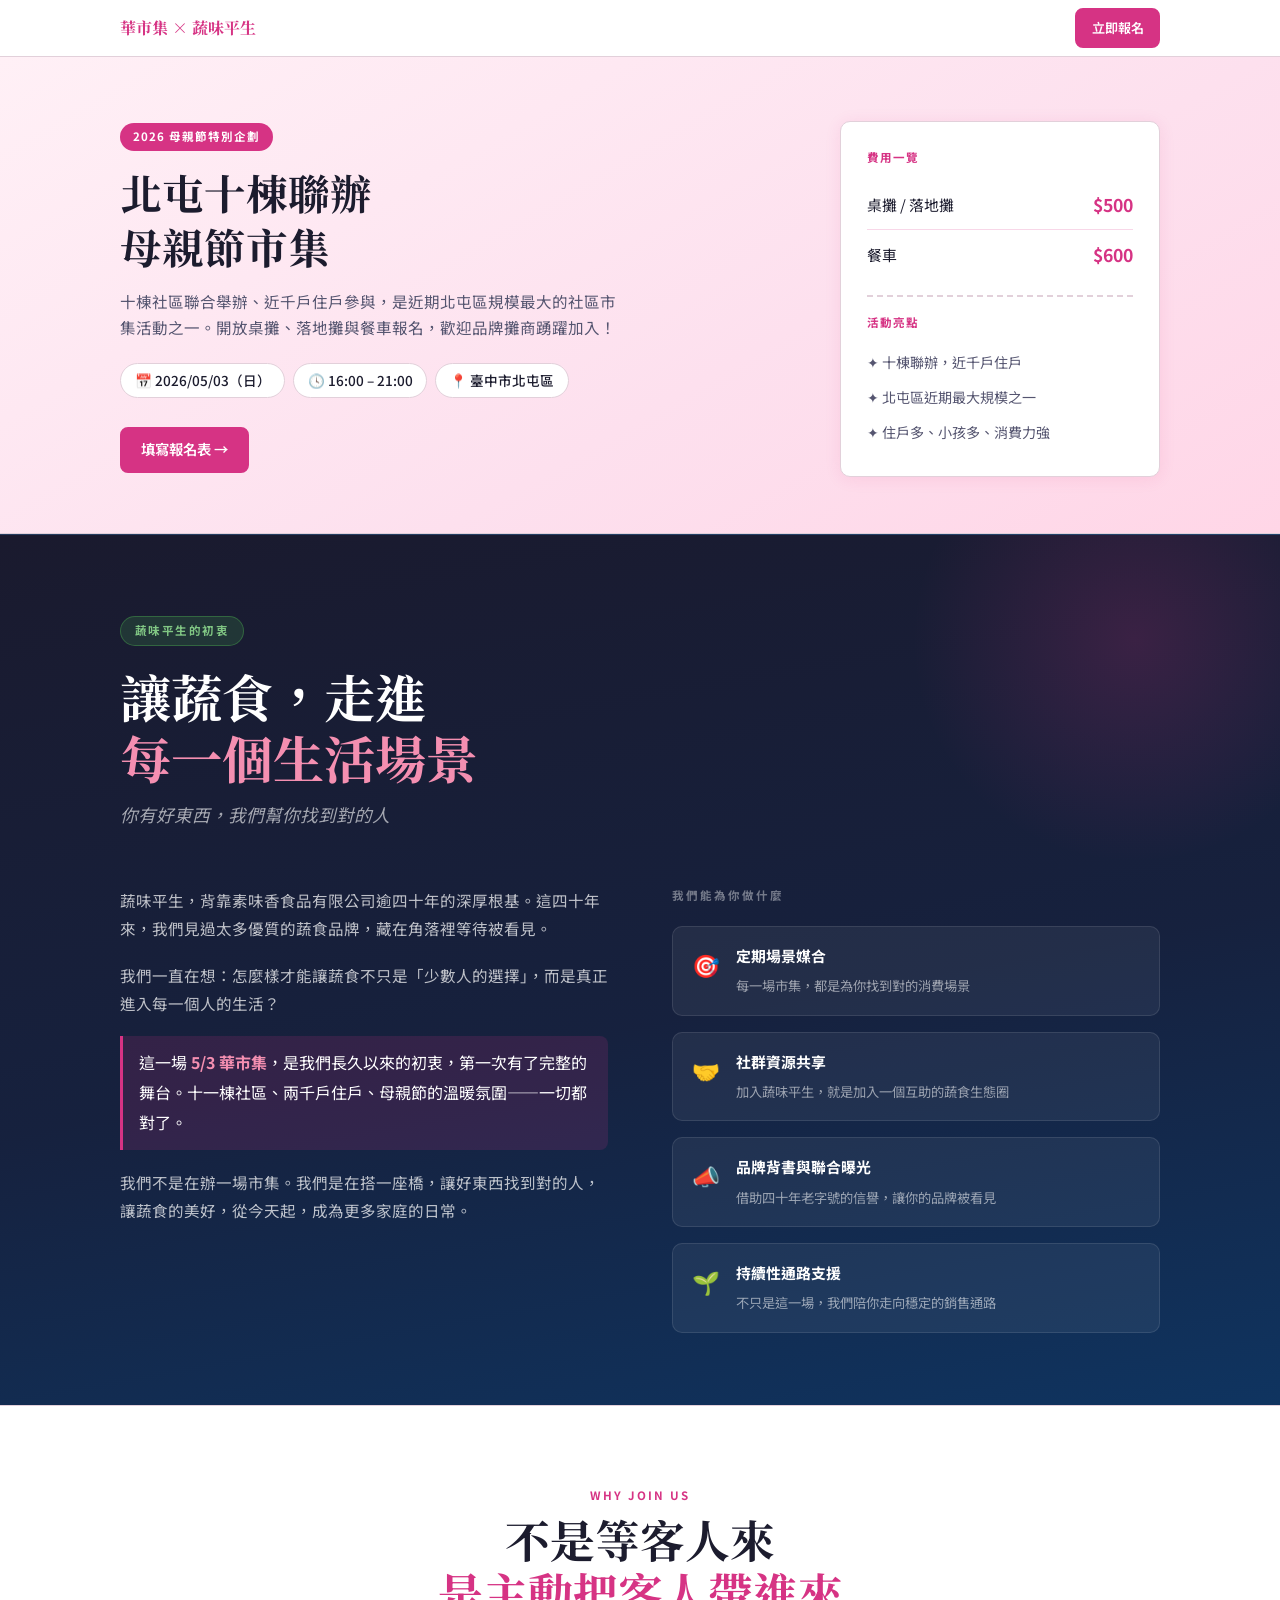
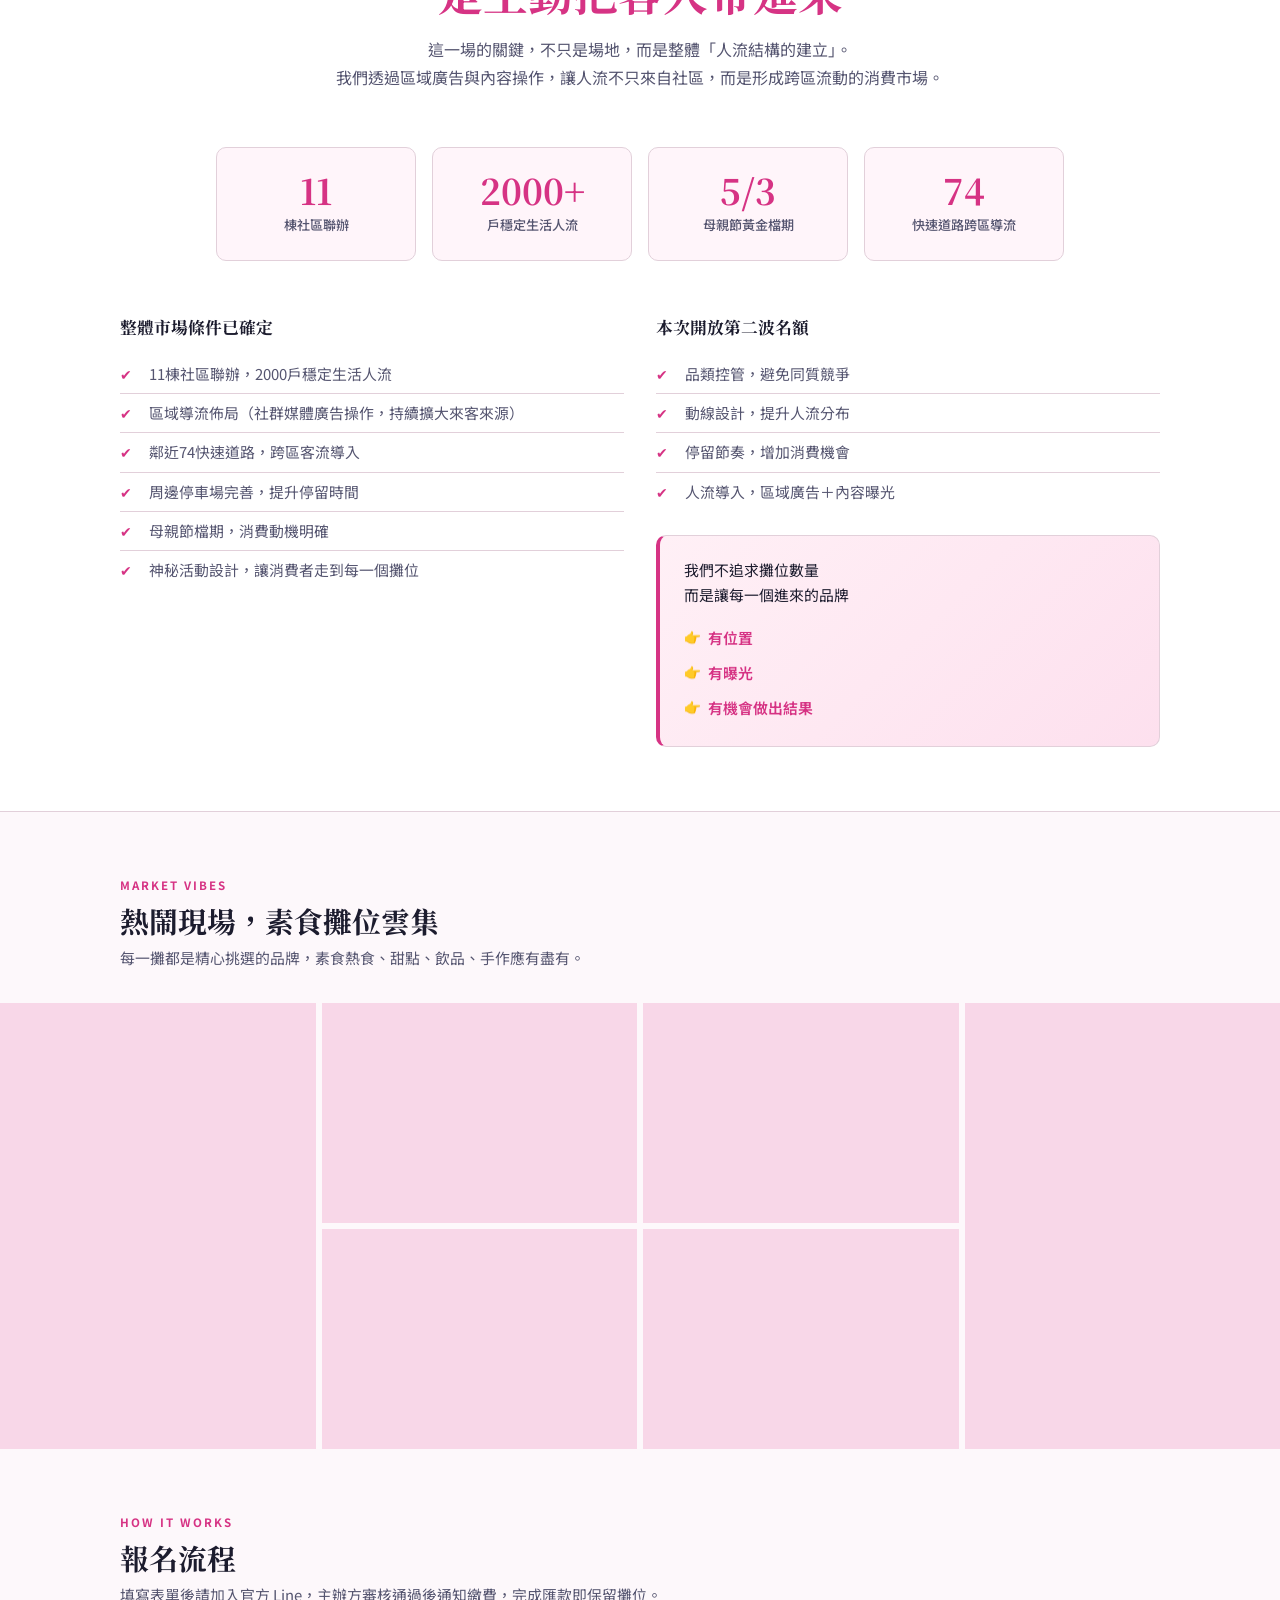
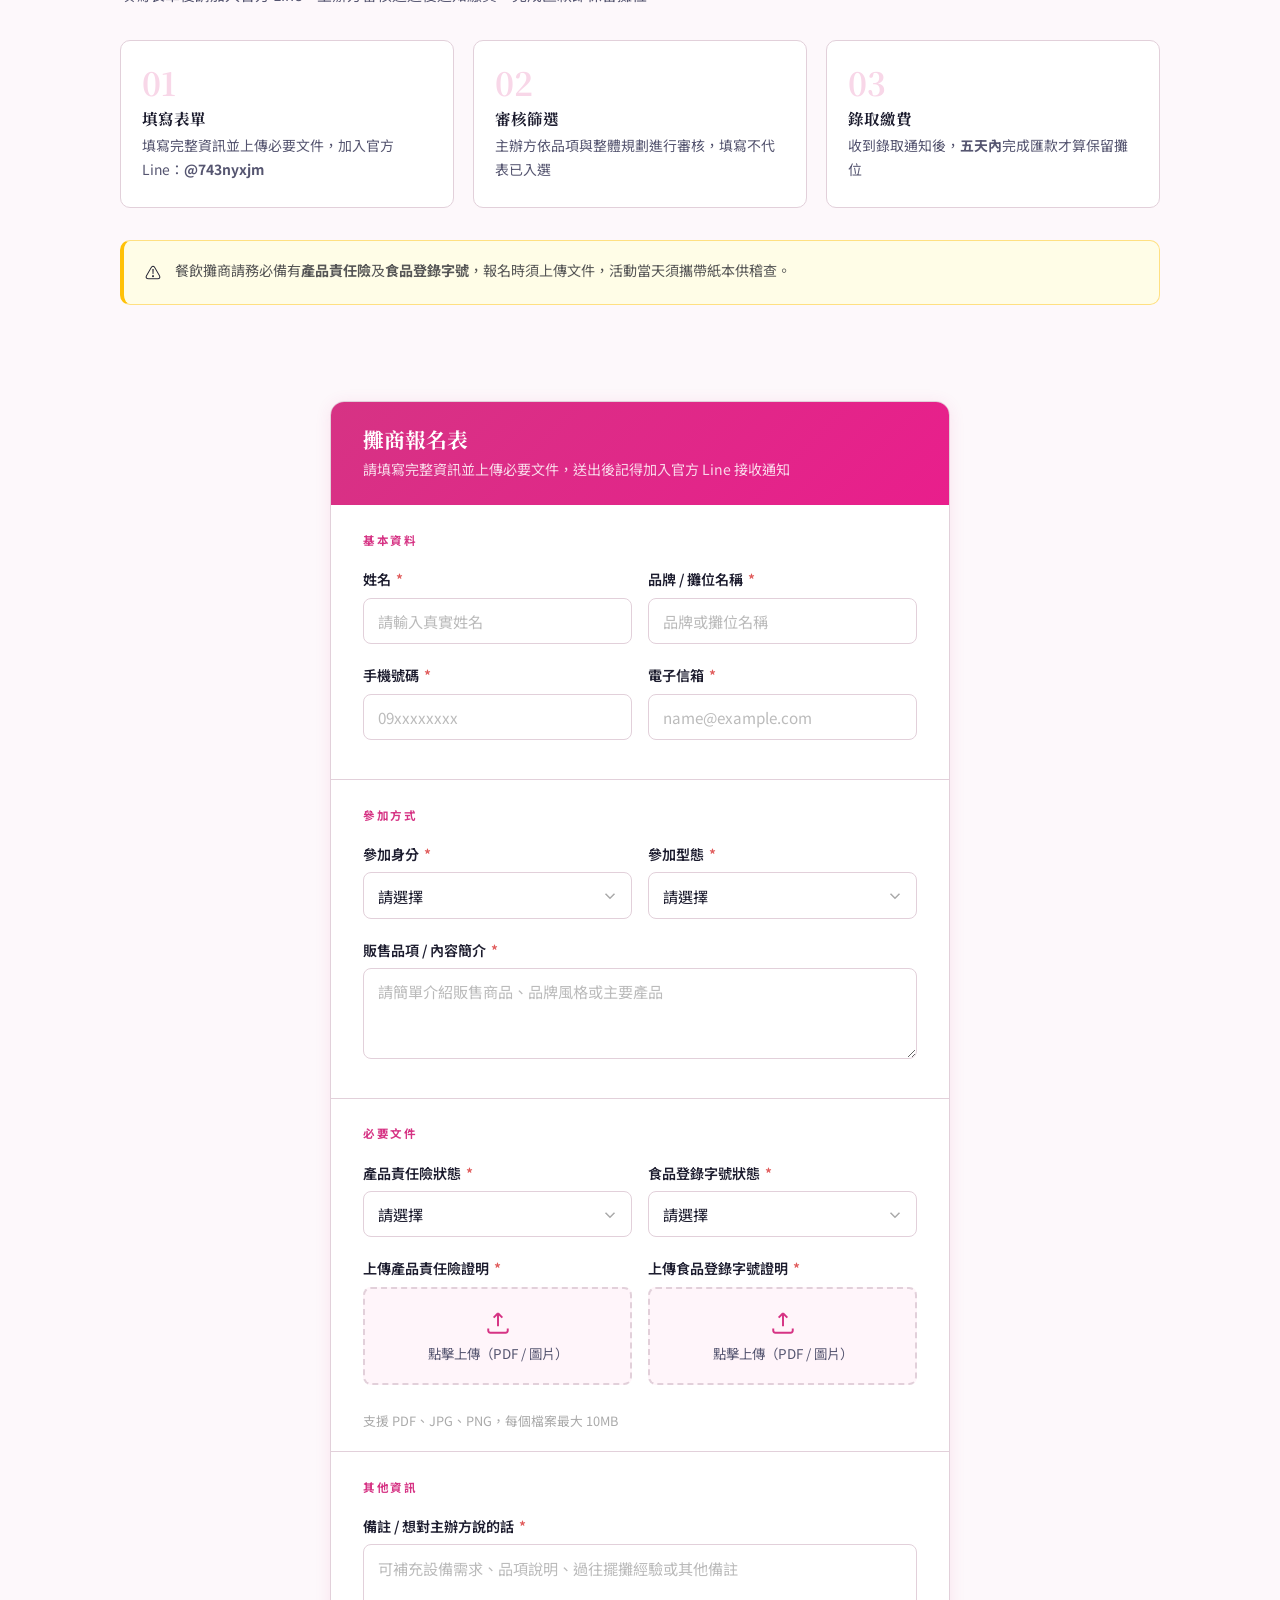
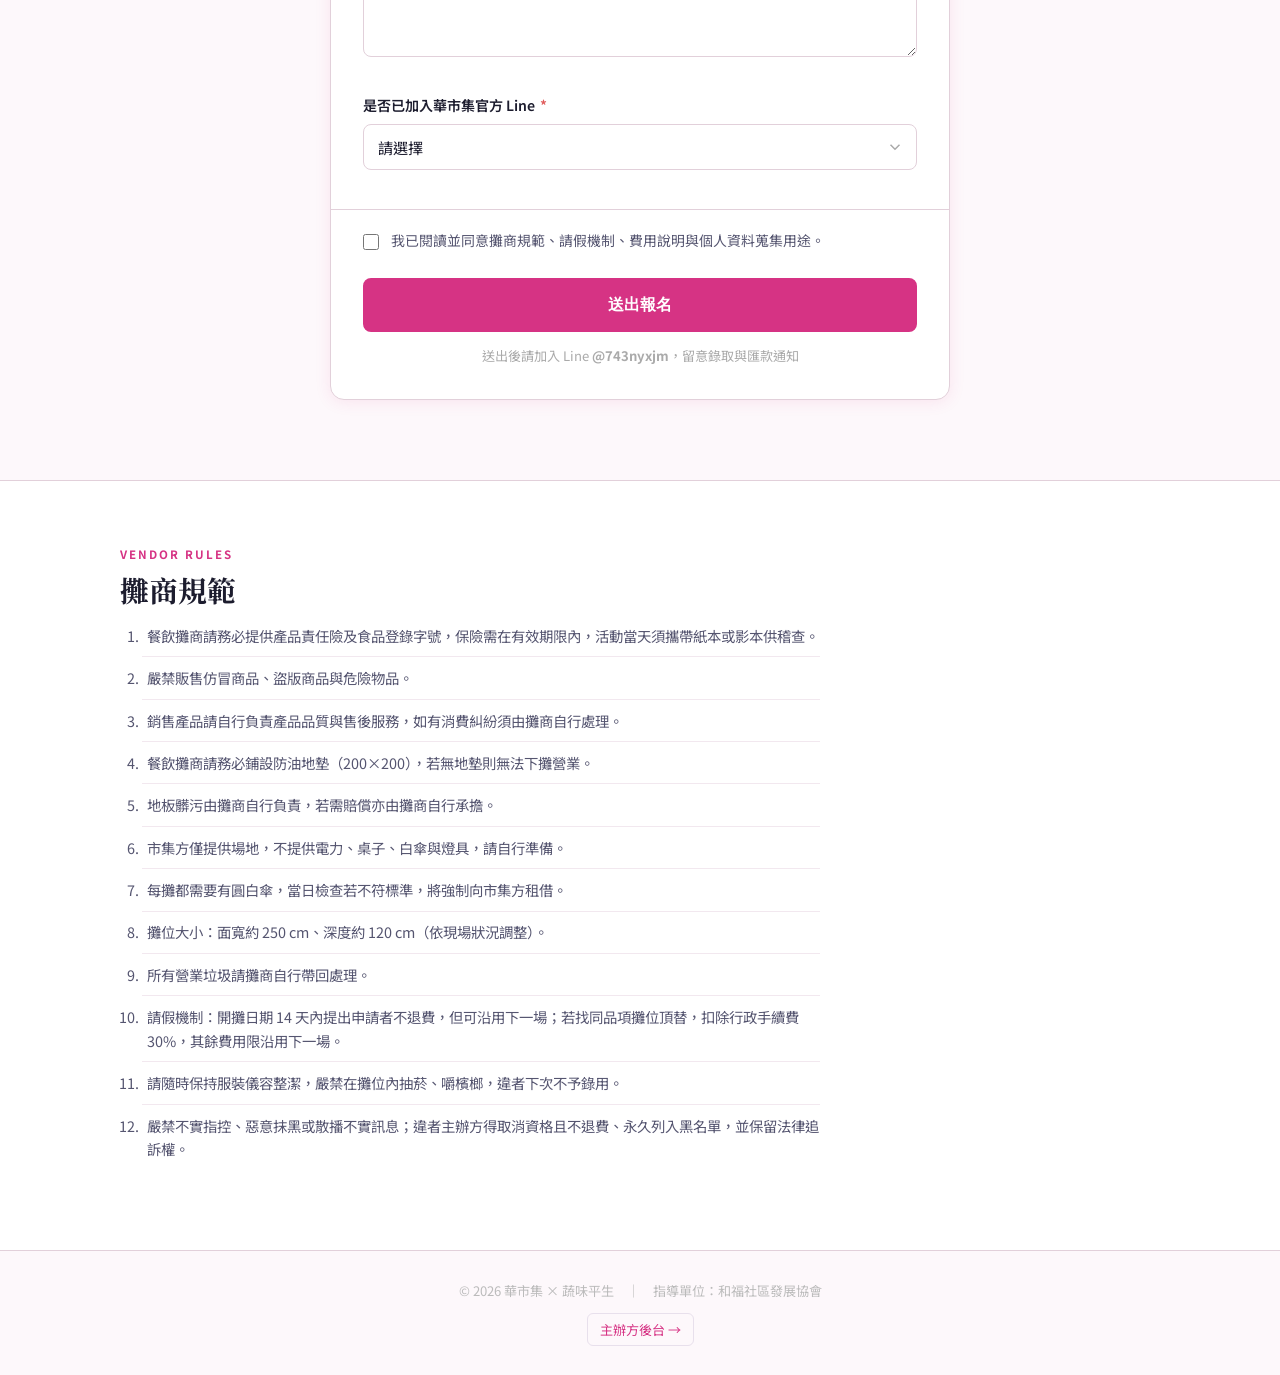
==== index.html @ 95c83a4f "Add files via upload" ====
<!DOCTYPE html>
<html lang="zh-Hant">
<head>
  <meta charset="UTF-8">
  <meta name="viewport" content="width=device-width, initial-scale=1.0">
  <title>5/3 華市集 × 蔬味平生 — 母親節市集攤商報名</title>
  <link rel="preconnect" href="https://fonts.googleapis.com">
  <link rel="preconnect" href="https://fonts.gstatic.com" crossorigin>
  <link href="https://fonts.googleapis.com/css2?family=Noto+Serif+TC:wght@500;700&family=Noto+Sans+TC:wght@400;500;600&display=swap" rel="stylesheet">
  <link rel="stylesheet" href="styles.css">
</head>
<body>

  <!-- HEADER -->
  <header class="site-header">
    <div class="container header-inner">
      <a href="/" class="brand">華市集 × 蔬味平生</a>
      <a href="#form" class="btn btn-primary btn-sm">立即報名</a>
    </div>
  </header>

  <!-- HERO -->
  <section class="hero">
    <div class="container hero-inner">
      <div class="hero-text">
        <span class="label-tag">2026 母親節特別企劃</span>
        <h1>北屯十棟聯辦<br>母親節市集</h1>
        <p class="hero-desc">十棟社區聯合舉辦、近千戶住戶參與，是近期北屯區規模最大的社區市集活動之一。開放桌攤、落地攤與餐車報名，歡迎品牌攤商踴躍加入！</p>
        <div class="pills">
          <span class="pill">📅 2026/05/03（日）</span>
          <span class="pill">🕓 16:00 – 21:00</span>
          <span class="pill">📍 臺中市北屯區</span>
        </div>
        <a href="#form" class="btn btn-primary">填寫報名表 →</a>
      </div>
      <div class="hero-aside">
        <div class="info-card">
          <p class="card-label">費用一覽</p>
          <ul class="fee-list">
            <li><span>桌攤 / 落地攤</span><span class="fee-price">$500</span></li>
            <li><span>餐車</span><span class="fee-price">$600</span></li>
          </ul>
          <hr class="divider">
          <p class="card-label">活動亮點</p>
          <ul class="hi-list">
            <li>✦ 十棟聯辦，近千戶住戶</li>
            <li>✦ 北屯區近期最大規模之一</li>
            <li>✦ 住戶多、小孩多、消費力強</li>
          </ul>
        </div>
      </div>
    </div>
  </section>

  <!-- ── 品牌故事 ── -->
  <section class="story-section">
    <div class="container">

      <div class="story-eyebrow">
        <span class="label-tag-green">蔬味平生的初衷</span>
      </div>

      <div class="story-hero-text">
        <h2>讓蔬食，走進<br><span>每一個生活場景</span></h2>
        <p class="story-tagline">你有好東西，我們幫你找到對的人</p>
      </div>

      <div class="story-body">
        <div class="story-left">
          <p class="story-para">
            蔬味平生，背靠素味香食品有限公司逾四十年的深厚根基。這四十年來，我們見過太多優質的蔬食品牌，藏在角落裡等待被看見。
          </p>
          <p class="story-para">
            我們一直在想：怎麼樣才能讓蔬食不只是「少數人的選擇」，而是真正進入每一個人的生活？
          </p>
          <p class="story-para story-highlight">
            這一場 <strong>5/3 華市集</strong>，是我們長久以來的初衷，第一次有了完整的舞台。十一棟社區、兩千戶住戶、母親節的溫暖氛圍——一切都對了。
          </p>
          <p class="story-para">
            我們不是在辦一場市集。我們是在搭一座橋，讓好東西找到對的人，讓蔬食的美好，從今天起，成為更多家庭的日常。
          </p>
        </div>
        <div class="story-right">
          <div class="story-values">
            <p class="values-title">我們能為你做什麼</p>
            <div class="value-card">
              <div class="value-icon">🎯</div>
              <div>
                <strong>定期場景媒合</strong>
                <span>每一場市集，都是為你找到對的消費場景</span>
              </div>
            </div>
            <div class="value-card">
              <div class="value-icon">🤝</div>
              <div>
                <strong>社群資源共享</strong>
                <span>加入蔬味平生，就是加入一個互助的蔬食生態圈</span>
              </div>
            </div>
            <div class="value-card">
              <div class="value-icon">📣</div>
              <div>
                <strong>品牌背書與聯合曝光</strong>
                <span>借助四十年老字號的信譽，讓你的品牌被看見</span>
              </div>
            </div>
            <div class="value-card">
              <div class="value-icon">🌱</div>
              <div>
                <strong>持續性通路支援</strong>
                <span>不只是這一場，我們陪你走向穩定的銷售通路</span>
              </div>
            </div>
          </div>
        </div>
      </div>

    </div>
  </section>

  <!-- ── 招商說明 ── -->
  <section class="pitch-section">
    <div class="container">

      <!-- 大標語 -->
      <div class="pitch-headline">
        <p class="sec-eyebrow">Why Join Us</p>
        <h2>不是等客人來<br><span>是主動把客人帶進來</span></h2>
        <p class="pitch-sub">這一場的關鍵，不只是場地，而是整體「人流結構的建立」。<br>我們透過區域廣告與內容操作，讓人流不只來自社區，而是形成跨區流動的消費市場。</p>
      </div>

      <!-- 數字亮點 -->
      <div class="stat-row">
        <div class="stat-box">
          <div class="stat-num">11</div>
          <div class="stat-label">棟社區聯辦</div>
        </div>
        <div class="stat-box">
          <div class="stat-num">2000+</div>
          <div class="stat-label">戶穩定生活人流</div>
        </div>
        <div class="stat-box">
          <div class="stat-num">5/3</div>
          <div class="stat-label">母親節黃金檔期</div>
        </div>
        <div class="stat-box">
          <div class="stat-num">74</div>
          <div class="stat-label">快速道路跨區導流</div>
        </div>
      </div>

      <!-- 人流結構 -->
      <div class="pitch-grid">
        <div class="pitch-left">
          <h3>整體市場條件已確定</h3>
          <ul class="check-list">
            <li>11棟社區聯辦，2000戶穩定生活人流</li>
            <li>區域導流佈局（社群媒體廣告操作，持續擴大來客來源）</li>
            <li>鄰近74快速道路，跨區客流導入</li>
            <li>周邊停車場完善，提升停留時間</li>
            <li>母親節檔期，消費動機明確</li>
            <li>神秘活動設計，讓消費者走到每一個攤位</li>
          </ul>
        </div>
        <div class="pitch-right">
          <h3>本次開放第二波名額</h3>
          <ul class="check-list">
            <li>品類控管，避免同質競爭</li>
            <li>動線設計，提升人流分布</li>
            <li>停留節奏，增加消費機會</li>
            <li>人流導入，區域廣告＋內容曝光</li>
          </ul>
          <div class="pitch-cta-box">
            <p>我們不追求攤位數量<br>而是讓每一個進來的品牌</p>
            <ul class="arrow-list">
              <li>有位置</li>
              <li>有曝光</li>
              <li>有機會做出結果</li>
            </ul>
          </div>
        </div>
      </div>
    </div>
  </section>

  <!-- ── 市集照片牆 ── -->
  <section class="gallery-section">
    <div class="container">
      <p class="sec-eyebrow">Market Vibes</p>
      <h2 class="sec-title">熱鬧現場，素食攤位雲集</h2>
      <p class="sec-desc">每一攤都是精心挑選的品牌，素食熱食、甜點、飲品、手作應有盡有。</p>
    </div>
    <div class="gallery-grid">
      <div class="g-item tall" style="background-image:url('https://images.unsplash.com/photo-1555396273-367ea4eb4db5?w=700&h=900&fit=crop&q=80')"></div>
      <div class="g-item" style="background-image:url('https://images.unsplash.com/photo-1546069901-ba9599a7e63c?w=600&h=420&fit=crop&q=80')"></div>
      <div class="g-item" style="background-image:url('https://images.unsplash.com/photo-1565299585323-38d6b0865b47?w=600&h=420&fit=crop&q=80')"></div>
      <div class="g-item tall" style="background-image:url('https://images.unsplash.com/photo-1567620905732-2d1ec7ab7445?w=700&h=900&fit=crop&q=80')"></div>
      <div class="g-item" style="background-image:url('https://images.unsplash.com/photo-1504674900247-0877df9cc836?w=600&h=420&fit=crop&q=80')"></div>
      <div class="g-item" style="background-image:url('https://images.unsplash.com/photo-1414235077428-338989a2e8c0?w=600&h=420&fit=crop&q=80')"></div>
    </div>
  </section>

  <!-- STEPS -->
  <section class="steps-section">
    <div class="container">
      <p class="sec-eyebrow">How It Works</p>
      <h2 class="sec-title">報名流程</h2>
      <p class="sec-desc">填寫表單後請加入官方 Line，主辦方審核通過後通知繳費，完成匯款即保留攤位。</p>
      <div class="steps">
        <div class="step">
          <div class="step-n">01</div>
          <h3>填寫表單</h3>
          <p>填寫完整資訊並上傳必要文件，加入官方 Line：<strong>@743nyxjm</strong></p>
        </div>
        <div class="step">
          <div class="step-n">02</div>
          <h3>審核篩選</h3>
          <p>主辦方依品項與整體規劃進行審核，填寫不代表已入選</p>
        </div>
        <div class="step">
          <div class="step-n">03</div>
          <h3>錄取繳費</h3>
          <p>收到錄取通知後，<strong>五天內</strong>完成匯款才算保留攤位</p>
        </div>
      </div>
      <div class="notice">
        <span>⚠️</span>
        <p>餐飲攤商請務必備有<strong>產品責任險</strong>及<strong>食品登錄字號</strong>，報名時須上傳文件，活動當天須攜帶紙本供稽查。</p>
      </div>
    </div>
  </section>

  <!-- FORM -->
  <section class="form-section" id="form">
    <div class="container">
      <div class="form-wrap">

        <div class="form-topbar">
          <h2>攤商報名表</h2>
          <p>請填寫完整資訊並上傳必要文件，送出後記得加入官方 Line 接收通知</p>
        </div>

        <form id="registration-form" novalidate>

          <!-- 基本資料 -->
          <div class="fgroup">
            <p class="fgroup-title">基本資料</p>

            <div class="pair">
              <label class="field">
                <span class="field-label">姓名 <em>*</em></span>
                <input type="text" name="fullName" placeholder="請輸入真實姓名" required>
                <small class="emsg"></small>
              </label>
              <label class="field">
                <span class="field-label">品牌 / 攤位名稱 <em>*</em></span>
                <input type="text" name="organization" placeholder="品牌或攤位名稱" required>
                <small class="emsg"></small>
              </label>
            </div>

            <div class="pair">
              <label class="field">
                <span class="field-label">手機號碼 <em>*</em></span>
                <input type="tel" name="phone" placeholder="09xxxxxxxx" required>
                <small class="emsg"></small>
              </label>
              <label class="field">
                <span class="field-label">電子信箱 <em>*</em></span>
                <input type="email" name="email" placeholder="name@example.com" required>
                <small class="emsg"></small>
              </label>
            </div>
          </div>

          <!-- 參加方式 -->
          <div class="fgroup">
            <p class="fgroup-title">參加方式</p>

            <div class="pair">
              <label class="field">
                <span class="field-label">參加身分 <em>*</em></span>
                <select name="vendorIdentity" required>
                  <option value="">請選擇</option>
                  <option value="new">新攤友</option>
                  <option value="returning">舊攤友（已參加過華市集）</option>
                </select>
                <small class="emsg"></small>
              </label>
              <label class="field">
                <span class="field-label">參加型態 <em>*</em></span>
                <select name="boothType" required>
                  <option value="">請選擇</option>
                  <option value="booth">桌攤 / 落地攤（$500）</option>
                  <option value="truck">餐車（$600）</option>
                </select>
                <small class="emsg"></small>
              </label>
            </div>

            <label class="field">
              <span class="field-label">販售品項 / 內容簡介 <em>*</em></span>
              <textarea name="productInfo" rows="3" placeholder="請簡單介紹販售商品、品牌風格或主要產品" required></textarea>
              <small class="emsg"></small>
            </label>
          </div>

          <!-- 必要文件 -->
          <div class="fgroup">
            <p class="fgroup-title">必要文件</p>

            <div class="pair">
              <label class="field">
                <span class="field-label">產品責任險狀態 <em>*</em></span>
                <select name="insurance" required>
                  <option value="">請選擇</option>
                  <option value="yes">已具備</option>
                  <option value="preparing">準備中</option>
                </select>
                <small class="emsg"></small>
              </label>
              <label class="field">
                <span class="field-label">食品登錄字號狀態 <em>*</em></span>
                <select name="foodRegistration" required>
                  <option value="">請選擇</option>
                  <option value="yes">已具備</option>
                  <option value="preparing">準備中</option>
                </select>
                <small class="emsg"></small>
              </label>
            </div>

            <div class="pair">
              <label class="field">
                <span class="field-label">上傳產品責任險證明 <em>*</em></span>
                <input type="file" id="insuranceFile" name="insuranceFile" accept=".pdf,.jpg,.jpeg,.png" required>
                <div class="file-box" id="insurance-box">
                  <svg viewBox="0 0 24 24" fill="none" stroke-width="1.8"><path d="M12 15V3m0 0L8 7m4-4 4 4"/><path d="M3 17v2a2 2 0 002 2h14a2 2 0 002-2v-2"/></svg>
                  <span id="insurance-name">點擊上傳（PDF / 圖片）</span>
                </div>
                <small class="emsg"></small>
              </label>
              <label class="field">
                <span class="field-label">上傳食品登錄字號證明 <em>*</em></span>
                <input type="file" id="foodFile" name="foodFile" accept=".pdf,.jpg,.jpeg,.png" required>
                <div class="file-box" id="food-box">
                  <svg viewBox="0 0 24 24" fill="none" stroke-width="1.8"><path d="M12 15V3m0 0L8 7m4-4 4 4"/><path d="M3 17v2a2 2 0 002 2h14a2 2 0 002-2v-2"/></svg>
                  <span id="food-name">點擊上傳（PDF / 圖片）</span>
                </div>
                <small class="emsg"></small>
              </label>
            </div>
            <p style="font-size:.8rem;color:#aaa;margin-top:.3rem">支援 PDF、JPG、PNG，每個檔案最大 10MB</p>
          </div>

          <!-- 其他資訊 -->
          <div class="fgroup">
            <p class="fgroup-title">其他資訊</p>

            <label class="field">
              <span class="field-label">備註 / 想對主辦方說的話 <em>*</em></span>
              <textarea name="motivation" rows="4" placeholder="可補充設備需求、品項說明、過往擺攤經驗或其他備註" required></textarea>
              <small class="emsg"></small>
            </label>

            <label class="field">
              <span class="field-label">是否已加入華市集官方 Line <em>*</em></span>
              <select name="lineJoined" required>
                <option value="">請選擇</option>
                <option value="yes">是，已加入 @743nyxjm</option>
                <option value="no">尚未加入</option>
              </select>
              <small class="emsg"></small>
            </label>
          </div>

          <!-- 同意 -->
          <label class="check-field">
            <input type="checkbox" name="consent" required>
            <span>我已閱讀並同意攤商規範、請假機制、費用說明與個人資料蒐集用途。</span>
          </label>
          <small class="check-err"></small>

          <!-- 送出 -->
          <div class="form-submit">
            <button type="submit" id="submit-btn" class="btn btn-primary btn-block">
              <span class="btn-text">送出報名</span>
              <span class="btn-loading" hidden>上傳中，請稍候…</span>
            </button>
            <p class="form-hint">送出後請加入 Line <strong>@743nyxjm</strong>，留意錄取與匯款通知</p>
          </div>
        </form>

        <!-- 成功 -->
        <div id="success-msg" class="success-msg" hidden>
          <div class="s-icon">🎉</div>
          <h3>報名資料已送出！</h3>
          <p>我們已收到你的攤商資料。請同步加入官方 Line <strong>@743nyxjm</strong>，留意後續錄取與匯款通知。</p>
          <button type="button" id="reset-btn" class="btn btn-outline">再填一份</button>
        </div>

      </div>
    </div>
  </section>

  <!-- 成功頁面（隱藏，送出後才顯示） -->
  <div id="success-page" style="display:none; min-height:100vh; background:linear-gradient(150deg,#fff0f6,#fde0ee); display:none; align-items:center; justify-content:center; padding:2rem;">
    <div style="background:#fff;border-radius:16px;padding:3rem 2.5rem;text-align:center;max-width:480px;width:100%;box-shadow:0 4px 32px rgba(214,51,132,.15);border:1px solid #f0d0e0;">
      <div style="font-size:3.5rem;margin-bottom:1rem">🎉</div>
      <h2 style="font-family:'Noto Serif TC',serif;font-size:1.5rem;color:#1c1c2e;margin-bottom:.8rem">報名資料已送出！</h2>
      <p style="color:#666;font-size:.95rem;line-height:1.7;margin-bottom:1.5rem">感謝你的報名！主辦方將依品項與整體規劃進行審核，錄取後會透過 Line 或電話通知繳費。</p>
      <div style="background:#f0f9f0;border:1px solid #a5d6a7;border-radius:10px;padding:1rem 1.2rem;margin-bottom:1.5rem">
        <p style="color:#388e3c;font-size:.88rem;margin-bottom:.4rem">⚠️ 送出後請務必加入官方 Line，才能收到後續通知</p>
        <div style="font-size:1.2rem;font-weight:700;color:#2e7d32;letter-spacing:1px">@743nyxjm</div>
      </div>
      <p style="font-size:.85rem;color:#999">收到錄取通知後，請於 <strong>五天內</strong> 完成匯款，才算正式保留攤位。</p>
      <a href="/" style="display:inline-block;margin-top:1.2rem;color:#d63384;font-size:.9rem">← 返回活動頁面</a>
    </div>
  </div>

  <!-- RULES -->
  <section class="rules-section">
    <div class="container">
      <p class="sec-eyebrow">Vendor Rules</p>
      <h2 class="sec-title">攤商規範</h2>
      <ol class="rules-list">
        <li>餐飲攤商請務必提供產品責任險及食品登錄字號，保險需在有效期限內，活動當天須攜帶紙本或影本供稽查。</li>
        <li>嚴禁販售仿冒商品、盜版商品與危險物品。</li>
        <li>銷售產品請自行負責產品品質與售後服務，如有消費糾紛須由攤商自行處理。</li>
        <li>餐飲攤商請務必鋪設防油地墊（200×200），若無地墊則無法下攤營業。</li>
        <li>地板髒污由攤商自行負責，若需賠償亦由攤商自行承擔。</li>
        <li>市集方僅提供場地，不提供電力、桌子、白傘與燈具，請自行準備。</li>
        <li>每攤都需要有圓白傘，當日檢查若不符標準，將強制向市集方租借。</li>
        <li>攤位大小：面寬約 250 cm、深度約 120 cm（依現場狀況調整）。</li>
        <li>所有營業垃圾請攤商自行帶回處理。</li>
        <li>請假機制：開攤日期 14 天內提出申請者不退費，但可沿用下一場；若找同品項攤位頂替，扣除行政手續費 30%，其餘費用限沿用下一場。</li>
        <li>請隨時保持服裝儀容整潔，嚴禁在攤位內抽菸、嚼檳榔，違者下次不予錄用。</li>
        <li>嚴禁不實指控、惡意抹黑或散播不實訊息；違者主辦方得取消資格且不退費、永久列入黑名單，並保留法律追訴權。</li>
      </ol>
    </div>
  </section>

  <!-- FOOTER -->
  <footer class="site-footer">
    <div class="container">
      <p>© 2026 華市集 × 蔬味平生　｜　指導單位：和福社區發展協會</p>
      <a href="/admin.html" class="admin-link">主辦方後台 →</a>
    </div>
  </footer>

  <script src="script.js"></script>
</body>
</html>
---- styles.css ----
/* ── RESET ── */
*, *::before, *::after { box-sizing: border-box; margin: 0; padding: 0; }

:root {
  --pink:       #d63384;
  --pink-dark:  #a8265f;
  --pink-light: #f8d7e8;
  --pink-pale:  #fff5fa;
  --coral:      #e05a5a;
  --text:       #1c1c2e;
  --sub:        #555570;
  --border:     #e2d0da;
  --bg:         #fdf8fb;
  --white:      #ffffff;
  --green:      #2e7d32;
  --green-bg:   #f1f8f2;
  --r:          10px;
  --shadow:     0 2px 16px rgba(214,51,132,.10);
}

html, body {
  font-size: 16px;
  font-family: 'Noto Sans TC', -apple-system, BlinkMacSystemFont, sans-serif;
  background: var(--bg);
  color: var(--text);
  line-height: 1.7;
  overflow-x: hidden;
}

h1, h2, h3 {
  font-family: 'Noto Serif TC', serif;
  line-height: 1.3;
  color: var(--text);
}
p { color: var(--sub); }
a { color: var(--pink); text-decoration: none; }
a:hover { color: var(--pink-dark); }

.container {
  width: 100%;
  max-width: 1080px;
  margin: 0 auto;
  padding: 0 1.25rem;
}

/* ── HEADER ── */
.site-header {
  position: sticky; top: 0; z-index: 100;
  background: rgba(255,255,255,.93);
  backdrop-filter: blur(8px);
  border-bottom: 1px solid var(--border);
}
.header-inner {
  display: flex; align-items: center; justify-content: space-between;
  height: 56px;
}
.brand {
  font-family: 'Noto Serif TC', serif;
  font-weight: 700; font-size: 1rem;
  color: var(--pink);
  white-space: nowrap;
}

/* ── BUTTONS ── */
.btn {
  display: inline-block;
  padding: .55rem 1.2rem;
  border-radius: 8px;
  font-weight: 600; font-size: .9rem;
  cursor: pointer; border: 2px solid transparent;
  transition: all .2s; text-align: center;
}
.btn-sm { padding: .4rem .9rem; font-size: .82rem; }
.btn-primary {
  background: var(--pink); color: #fff; border-color: var(--pink);
}
.btn-primary:hover {
  background: var(--pink-dark); border-color: var(--pink-dark); color: #fff;
  transform: translateY(-1px); box-shadow: 0 4px 14px rgba(214,51,132,.3);
}
.btn-primary:disabled {
  background: #ccc; border-color: #ccc; cursor: not-allowed; transform: none; box-shadow: none;
}
.btn-outline {
  background: transparent; color: var(--pink); border-color: var(--pink);
}
.btn-outline:hover { background: var(--pink); color: #fff; }
.btn-block { display: block; width: 100%; padding: .9rem; font-size: 1rem; }

/* ── HERO ── */
.hero {
  background: linear-gradient(150deg, #fff0f6 0%, #fde0ee 60%, #ffd6e7 100%);
  padding: 4rem 0 3.5rem;
  border-bottom: 1px solid var(--border);
}
.hero-inner {
  display: flex; gap: 3rem; align-items: flex-start;
}
.hero-text { flex: 1; min-width: 0; }
.hero-aside { width: 320px; flex-shrink: 0; }

@media (max-width: 780px) {
  .hero-inner { flex-direction: column; gap: 2rem; }
  .hero-aside { width: 100%; max-width: 420px; }
  .hero { padding: 2.5rem 0 2rem; }
}

.label-tag {
  display: inline-block;
  background: var(--pink); color: #fff;
  font-size: .72rem; font-weight: 700;
  letter-spacing: 1px; text-transform: uppercase;
  padding: .28rem .8rem; border-radius: 99px; margin-bottom: .9rem;
}

.hero-text h1 {
  font-size: clamp(1.7rem, 4vw, 2.6rem);
  margin-bottom: .9rem;
}
.hero-desc {
  font-size: .97rem; max-width: 500px; margin-bottom: 1.4rem;
}

.pills { display: flex; flex-wrap: wrap; gap: .5rem; margin-bottom: 1.8rem; }
.pill {
  background: #fff; border: 1px solid var(--border);
  border-radius: 99px; padding: .3rem .85rem;
  font-size: .85rem; font-weight: 500; color: var(--text);
}

/* HERO CARD */
.info-card {
  background: var(--white);
  border-radius: var(--r); padding: 1.6rem;
  border: 1px solid var(--border); box-shadow: var(--shadow);
}
.card-label {
  font-size: .72rem; font-weight: 700;
  letter-spacing: 1px; text-transform: uppercase;
  color: var(--pink); margin-bottom: .8rem;
}
.fee-list { list-style: none; margin-bottom: 0; }
.fee-list li {
  display: flex; justify-content: space-between; align-items: center;
  padding: .6rem 0; border-bottom: 1px solid var(--pink-light);
  font-size: .93rem;
}
.fee-list li:last-child { border-bottom: none; }
.fee-price { font-weight: 700; font-size: 1.1rem; color: var(--pink); }
.divider { border: none; border-top: 2px dashed var(--border); margin: 1rem 0; }
.hi-list { list-style: none; margin-bottom: 0; }
.hi-list li { padding: .35rem 0; font-size: .88rem; color: var(--sub); }

/* ── BRAND STORY SECTION ── */
.story-section {
  padding: 5rem 0 4.5rem;
  background: linear-gradient(170deg, #1a1a2e 0%, #16213e 55%, #0f3460 100%);
  border-top: 1px solid rgba(255,255,255,.08);
  position: relative;
  overflow: hidden;
}
.story-section::before {
  content: '';
  position: absolute;
  top: -120px; right: -80px;
  width: 450px; height: 450px;
  border-radius: 50%;
  background: radial-gradient(circle, rgba(214,51,132,.18) 0%, transparent 70%);
  pointer-events: none;
}

.story-eyebrow { margin-bottom: 1.2rem; }
.label-tag-green {
  display: inline-block;
  background: rgba(76,175,80,.18);
  border: 1px solid rgba(76,175,80,.4);
  color: #81c784;
  font-size: .72rem; font-weight: 700;
  letter-spacing: 1.5px; text-transform: uppercase;
  padding: .28rem .85rem; border-radius: 99px;
}

.story-hero-text {
  max-width: 680px;
  margin-bottom: 3.5rem;
}
.story-hero-text h2 {
  font-size: clamp(2rem, 5vw, 3.2rem);
  color: #fff;
  line-height: 1.2;
  margin-bottom: .7rem;
}
.story-hero-text h2 span { color: #f48fb1; }
.story-tagline {
  font-size: 1.1rem;
  color: rgba(255,255,255,.6);
  font-style: italic;
  margin-bottom: 0;
}

.story-body {
  display: grid;
  grid-template-columns: 1fr 1fr;
  gap: 4rem;
  align-items: start;
}
@media (max-width: 768px) {
  .story-body { grid-template-columns: 1fr; gap: 2.5rem; }
}

.story-para {
  font-size: .97rem;
  color: rgba(255,255,255,.72);
  line-height: 1.85;
  margin-bottom: 1.1rem;
}
.story-para:last-child { margin-bottom: 0; }
.story-para.story-highlight {
  color: #fff;
  background: rgba(214,51,132,.15);
  border-left: 3px solid var(--pink);
  padding: .8rem 1rem;
  border-radius: 0 8px 8px 0;
  font-size: 1rem;
}
.story-para strong { color: #f48fb1; }

/* value cards */
.story-values { display: flex; flex-direction: column; gap: 1rem; }
.values-title {
  font-size: .72rem; font-weight: 700;
  letter-spacing: 2px; text-transform: uppercase;
  color: rgba(255,255,255,.4);
  margin-bottom: .3rem;
}
.value-card {
  display: flex;
  gap: 1rem;
  align-items: flex-start;
  background: rgba(255,255,255,.06);
  border: 1px solid rgba(255,255,255,.1);
  border-radius: 10px;
  padding: 1rem 1.2rem;
  transition: background .2s;
}
.value-card:hover { background: rgba(255,255,255,.1); }
.value-icon {
  font-size: 1.4rem;
  flex-shrink: 0;
  margin-top: .1rem;
}
.value-card strong {
  display: block;
  font-size: .93rem;
  font-weight: 700;
  color: #fff;
  margin-bottom: .2rem;
}
.value-card span {
  font-size: .83rem;
  color: rgba(255,255,255,.55);
  line-height: 1.5;
}

/* ── PITCH SECTION ── */
.pitch-section {
  padding: 5rem 0 4rem;
  background: var(--white);
  border-top: 1px solid var(--border);
}

.pitch-headline {
  text-align: center;
  max-width: 700px;
  margin: 0 auto 3.5rem;
}
.pitch-headline h2 {
  font-size: clamp(1.8rem, 4vw, 2.8rem);
  margin-bottom: 1rem;
  line-height: 1.2;
}
.pitch-headline h2 span { color: var(--pink); }
.pitch-sub {
  font-size: 1rem;
  color: var(--sub);
  line-height: 1.75;
  margin-bottom: 0;
}

/* stats row */
.stat-row {
  display: flex;
  gap: 1rem;
  justify-content: center;
  flex-wrap: wrap;
  margin-bottom: 3.5rem;
}
.stat-box {
  background: var(--pink-pale);
  border: 1px solid var(--border);
  border-radius: var(--r);
  padding: 1.5rem 2rem;
  text-align: center;
  min-width: 140px;
  flex: 1;
  max-width: 200px;
}
.stat-num {
  font-family: 'Noto Serif TC', serif;
  font-size: 2.2rem;
  font-weight: 700;
  color: var(--pink);
  line-height: 1;
  margin-bottom: .4rem;
}
.stat-box .stat-label {
  font-size: .82rem;
  color: var(--sub);
  font-weight: 500;
}

/* pitch grid */
.pitch-grid {
  display: grid;
  grid-template-columns: 1fr 1fr;
  gap: 2rem;
  align-items: start;
}
@media (max-width: 700px) { .pitch-grid { grid-template-columns: 1fr; } }

.pitch-left, .pitch-right { }
.pitch-left h3, .pitch-right h3 {
  font-size: 1.05rem;
  margin-bottom: 1rem;
  color: var(--text);
}

.check-list {
  list-style: none;
  margin-bottom: 1.5rem;
}
.check-list li {
  padding: .5rem 0 .5rem 1.8rem;
  position: relative;
  font-size: .93rem;
  color: var(--sub);
  border-bottom: 1px solid var(--border);
  line-height: 1.5;
}
.check-list li:last-child { border-bottom: none; }
.check-list li::before {
  content: '✔';
  position: absolute;
  left: 0;
  color: var(--pink);
  font-size: .85rem;
  top: .55rem;
}

.pitch-cta-box {
  background: linear-gradient(135deg, #fff0f6, #fde0ee);
  border: 1px solid var(--border);
  border-left: 4px solid var(--pink);
  border-radius: var(--r);
  padding: 1.3rem 1.5rem;
}
.pitch-cta-box p {
  font-size: .93rem;
  margin-bottom: .8rem;
  color: var(--text);
}
.arrow-list {
  list-style: none;
}
.arrow-list li {
  padding: .3rem 0 .3rem 1.5rem;
  position: relative;
  font-size: .93rem;
  font-weight: 600;
  color: var(--pink);
}
.arrow-list li::before {
  content: '👉';
  position: absolute;
  left: 0;
  font-size: .85rem;
}

/* ── GALLERY ── */
.gallery-section {
  padding: 4rem 0 0;
  background: var(--bg);
  border-top: 1px solid var(--border);
}
.gallery-section .container { margin-bottom: 2rem; }

.gallery-grid {
  display: grid;
  grid-template-columns: repeat(4, 1fr);
  grid-template-rows: 220px 220px;
  gap: 6px;
}
@media (max-width: 768px) {
  .gallery-grid {
    grid-template-columns: repeat(2, 1fr);
    grid-template-rows: repeat(4, 200px);
  }
}
@media (max-width: 480px) {
  .gallery-grid {
    grid-template-columns: 1fr 1fr;
    grid-template-rows: repeat(4, 160px);
  }
}

.g-item {
  background-size: cover;
  background-position: center;
  background-color: var(--pink-light);
  overflow: hidden;
  transition: transform .3s;
}
.g-item:hover { transform: scale(1.03); }
.g-item.tall {
  grid-row: span 2;
}
/* position items */
.g-item:nth-child(1) { grid-column: 1; grid-row: 1 / 3; }
.g-item:nth-child(2) { grid-column: 2; grid-row: 1; }
.g-item:nth-child(3) { grid-column: 3; grid-row: 1; }
.g-item:nth-child(4) { grid-column: 4; grid-row: 1 / 3; }
.g-item:nth-child(5) { grid-column: 2; grid-row: 2; }
.g-item:nth-child(6) { grid-column: 3; grid-row: 2; }

@media (max-width: 768px) {
  .g-item:nth-child(1) { grid-column: 1; grid-row: 1 / 3; }
  .g-item:nth-child(2) { grid-column: 2; grid-row: 1; }
  .g-item:nth-child(3) { grid-column: 2; grid-row: 2; }
  .g-item:nth-child(4) { grid-column: 1; grid-row: 3 / 5; }
  .g-item:nth-child(5) { grid-column: 2; grid-row: 3; }
  .g-item:nth-child(6) { grid-column: 2; grid-row: 4; }
}

/* ── STEPS ── */
.steps-section { padding: 4rem 0 2.5rem; }
.sec-eyebrow {
  font-size: .72rem; font-weight: 700;
  letter-spacing: 2px; text-transform: uppercase;
  color: var(--pink); margin-bottom: .4rem;
}
.sec-title { font-size: clamp(1.4rem, 2.5vw, 1.8rem); margin-bottom: .4rem; }
.sec-desc { font-size: .93rem; margin-bottom: 2rem; max-width: 560px; }

.steps { display: flex; gap: 1.2rem; margin-bottom: 2rem; }
@media (max-width: 640px) { .steps { flex-direction: column; } }

.step {
  flex: 1; background: var(--white);
  border: 1px solid var(--border); border-radius: var(--r);
  padding: 1.6rem 1.3rem;
}
.step-n {
  font-family: 'Noto Serif TC', serif;
  font-size: 2rem; font-weight: 700;
  color: var(--pink-light); line-height: 1; margin-bottom: .6rem;
}
.step h3 { font-size: .97rem; margin-bottom: .4rem; }
.step p  { font-size: .87rem; margin-bottom: 0; }

.notice {
  display: flex; gap: .9rem; align-items: flex-start;
  background: #fffde7; border: 1px solid #ffe082;
  border-left: 4px solid #ffc107;
  border-radius: var(--r); padding: 1.1rem 1.3rem;
}
.notice p { font-size: .88rem; margin-bottom: 0; color: #555; }

/* ── FORM SECTION ── */
.form-section { padding: 3.5rem 0 5rem; }

.form-wrap {
  max-width: 620px; margin: 0 auto;
  background: var(--white);
  border: 1px solid var(--border); border-radius: 14px;
  box-shadow: var(--shadow);
  overflow: hidden;
}

/* form header bar */
.form-topbar {
  background: linear-gradient(135deg, var(--pink) 0%, #e91e8c 100%);
  padding: 1.5rem 2rem;
  color: #fff;
}
.form-topbar h2 { color: #fff; font-size: 1.3rem; margin-bottom: .3rem; }
.form-topbar p  { color: rgba(255,255,255,.82); font-size: .88rem; margin-bottom: 0; }

form { padding: 0; }

/* ── FORM GROUPS ── */
.fgroup {
  padding: 1.6rem 2rem 0;
  border-bottom: 1px solid var(--border);
  padding-bottom: 1.2rem;
}
.fgroup:last-of-type { border-bottom: none; }

@media (max-width: 500px) {
  .form-topbar { padding: 1.2rem 1.2rem; }
  .fgroup { padding: 1.2rem 1.2rem .8rem; }
}

.fgroup-title {
  font-size: .72rem; font-weight: 700;
  letter-spacing: 1.5px; text-transform: uppercase;
  color: var(--pink); margin-bottom: 1.1rem;
}

/* ── FIELD ── */
.field { display: flex; flex-direction: column; gap: .35rem; margin-bottom: 1.1rem; }
.field:last-child { margin-bottom: 0; }

/* side-by-side pair */
.pair { display: grid; grid-template-columns: 1fr 1fr; gap: 1rem; }
@media (max-width: 480px) { .pair { grid-template-columns: 1fr; } }
.pair > .field { margin-bottom: 0; }

.field-label {
  font-size: .88rem; font-weight: 600; color: var(--text);
}
.field-label em { color: var(--coral); font-style: normal; margin-left: .15rem; }

.field input,
.field select,
.field textarea {
  width: 100%;
  padding: .7rem .9rem;
  border: 1.5px solid var(--border);
  border-radius: 8px;
  font-family: inherit; font-size: .95rem; color: var(--text);
  background: #fff;
  transition: border-color .18s, box-shadow .18s;
  -webkit-appearance: none; appearance: none;
}
.field input:focus,
.field select:focus,
.field textarea:focus {
  outline: none;
  border-color: var(--pink);
  box-shadow: 0 0 0 3px rgba(214,51,132,.12);
}
.field input::placeholder,
.field textarea::placeholder { color: #bbb; }

.field select {
  background-image: url("data:image/svg+xml,%3Csvg xmlns='http://www.w3.org/2000/svg' viewBox='0 0 24 24' fill='none' stroke='%23aaa' stroke-width='2'%3E%3Cpolyline points='6 9 12 15 18 9'/%3E%3C/svg%3E");
  background-repeat: no-repeat;
  background-position: right .8rem center;
  background-size: 1.1rem;
  padding-right: 2.4rem;
  cursor: pointer;
}
.field textarea { resize: vertical; min-height: 88px; }

/* error */
.field.err input,
.field.err select,
.field.err textarea { border-color: var(--coral); background: #fff8f8; }
small.emsg { font-size: .8rem; color: var(--coral); min-height: .9rem; display: block; }

/* ── FILE UPLOAD ── */
.file-box {
  display: flex; flex-direction: column;
  align-items: center; justify-content: center;
  gap: .5rem;
  padding: 1.3rem 1rem;
  border: 2px dashed var(--border);
  border-radius: 8px;
  background: var(--pink-pale);
  cursor: pointer;
  transition: all .18s;
  text-align: center;
  user-select: none;
}
.file-box:hover { border-color: var(--pink); background: var(--pink-light); }
.file-box.done  { border-color: #43a047; background: var(--green-bg); border-style: solid; }
.file-box.err   { border-color: var(--coral); background: #fff8f8; }

.file-box svg { width: 26px; height: 26px; stroke: var(--pink); flex-shrink: 0; }
.file-box.done svg { stroke: var(--green); }
.file-box span { font-size: .84rem; color: var(--sub); line-height: 1.4; }
.file-box.done span { color: var(--green); font-weight: 600; }
input[type="file"] { display: none; }

/* ── CHECKBOX ── */
.check-field {
  display: flex; gap: .75rem; align-items: flex-start;
  margin: 1.2rem 2rem .3rem;
  cursor: pointer; user-select: none;
}
.check-field input {
  width: 1rem; height: 1rem; margin-top: .3rem;
  accent-color: var(--pink); cursor: pointer; flex-shrink: 0;
}
.check-field span { font-size: .87rem; color: var(--sub); line-height: 1.55; }
.check-err { font-size: .8rem; color: var(--coral); margin: 0 2rem .5rem; display: block; }

/* ── SUBMIT ── */
.form-submit { padding: 1.2rem 2rem 2rem; }
@media (max-width: 500px) { .form-submit { padding: 1rem 1.2rem 1.5rem; } }
.form-hint { font-size: .82rem; color: #aaa; text-align: center; margin-top: .8rem; margin-bottom: 0; }

/* ── SUCCESS ── */
.success-msg {
  padding: 3rem 2rem; text-align: center;
}
.s-icon { font-size: 3rem; margin-bottom: .8rem; }
.success-msg h3 { font-size: 1.3rem; margin-bottom: .6rem; }
.success-msg p  { max-width: 380px; margin: 0 auto 1.5rem; font-size: .93rem; }

/* ── RULES ── */
.rules-section {
  background: var(--white);
  border-top: 1px solid var(--border);
  padding: 4rem 0 5rem;
}
.rules-list {
  list-style: decimal; list-style-position: outside;
  padding-left: 1.4rem; max-width: 700px;
}
.rules-list li {
  padding: .55rem 0 .55rem .3rem;
  font-size: .9rem; color: var(--sub); line-height: 1.65;
  border-bottom: 1px solid #f2e8ef;
}
.rules-list li:last-child { border-bottom: none; }

/* ── FOOTER ── */
.site-footer {
  padding: 1.8rem 0; text-align: center;
  border-top: 1px solid var(--border);
}
.site-footer p { font-size: .82rem; color: #bbb; margin-bottom: .5rem; }
.site-footer a { color: var(--pink); font-size: .82rem; }

.admin-link {
  display: inline-block;
  margin-top: .2rem;
  font-size: .78rem;
  color: #ccc;
  border: 1px solid #e8e0ec;
  border-radius: 6px;
  padding: .28rem .75rem;
  transition: all .2s;
  text-decoration: none;
}
.admin-link:hover {
  color: var(--pink);
  border-color: var(--pink);
  background: var(--pink-pale);
}
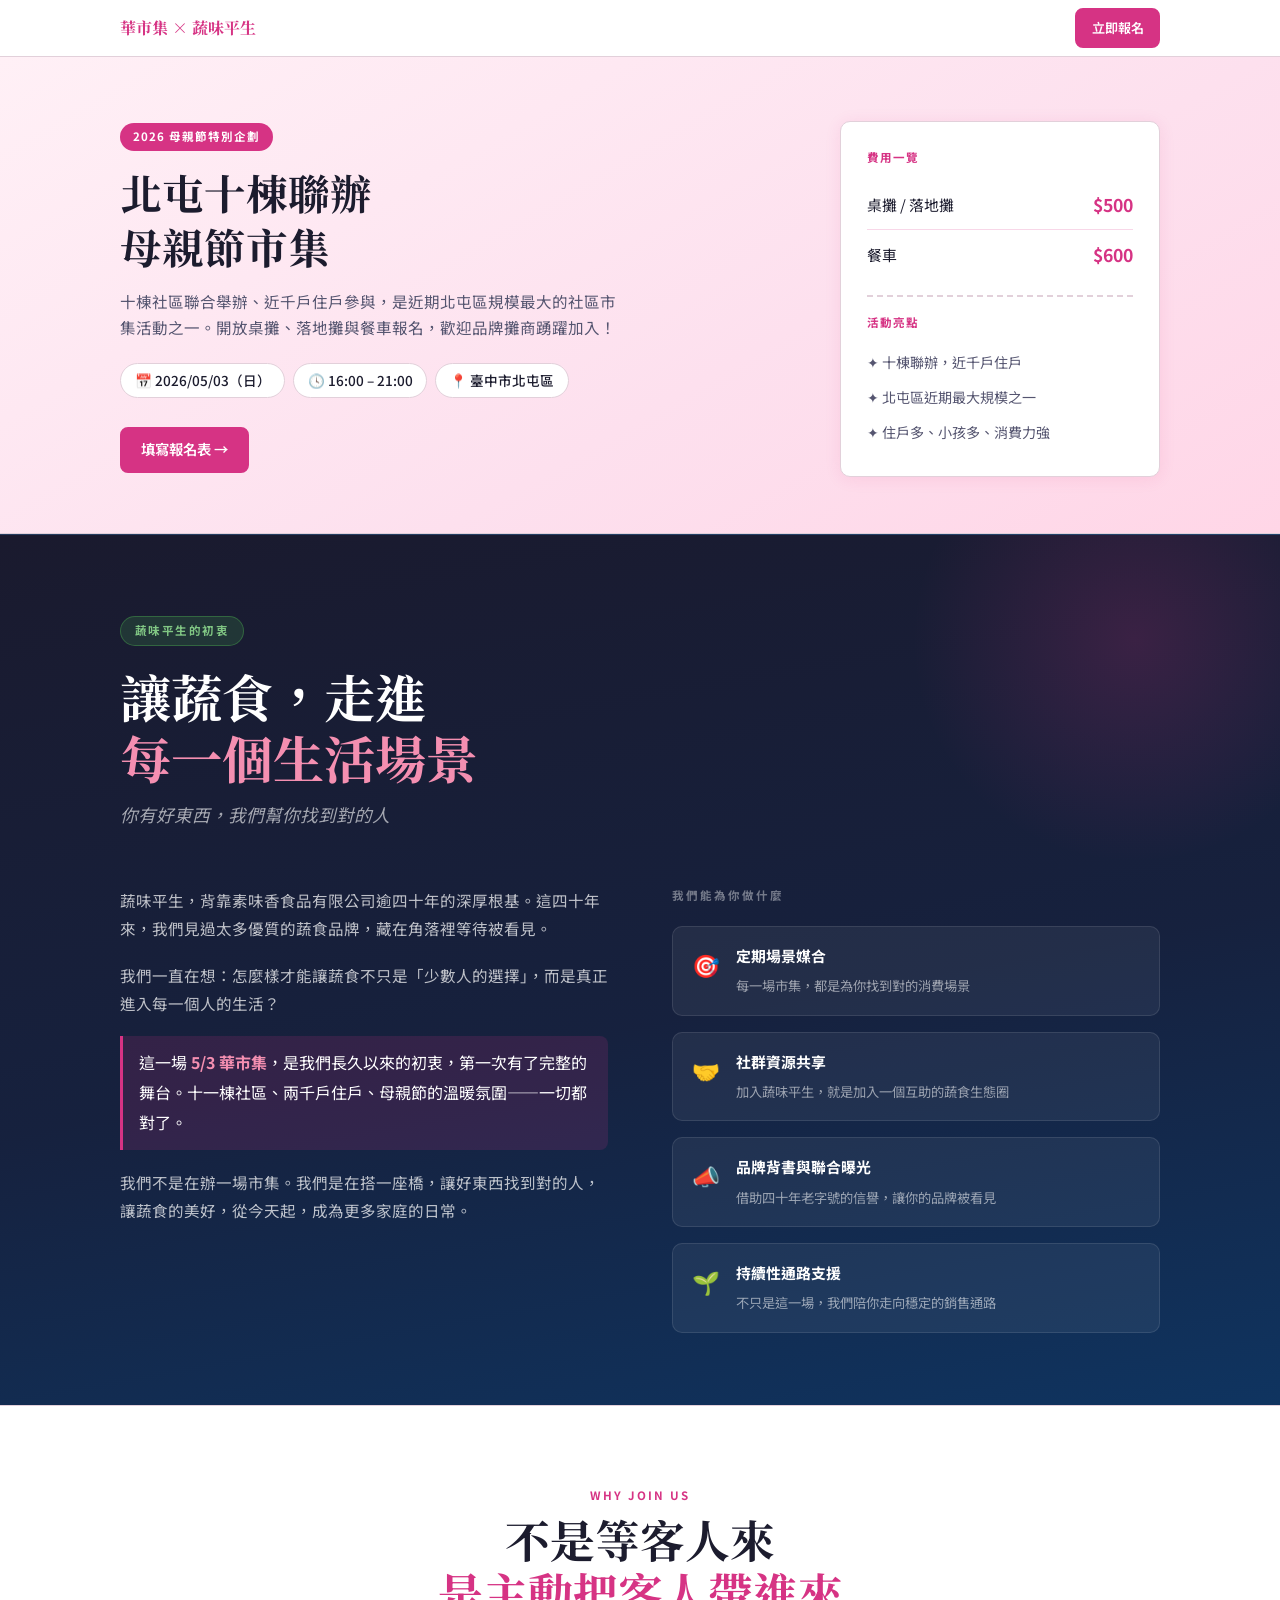
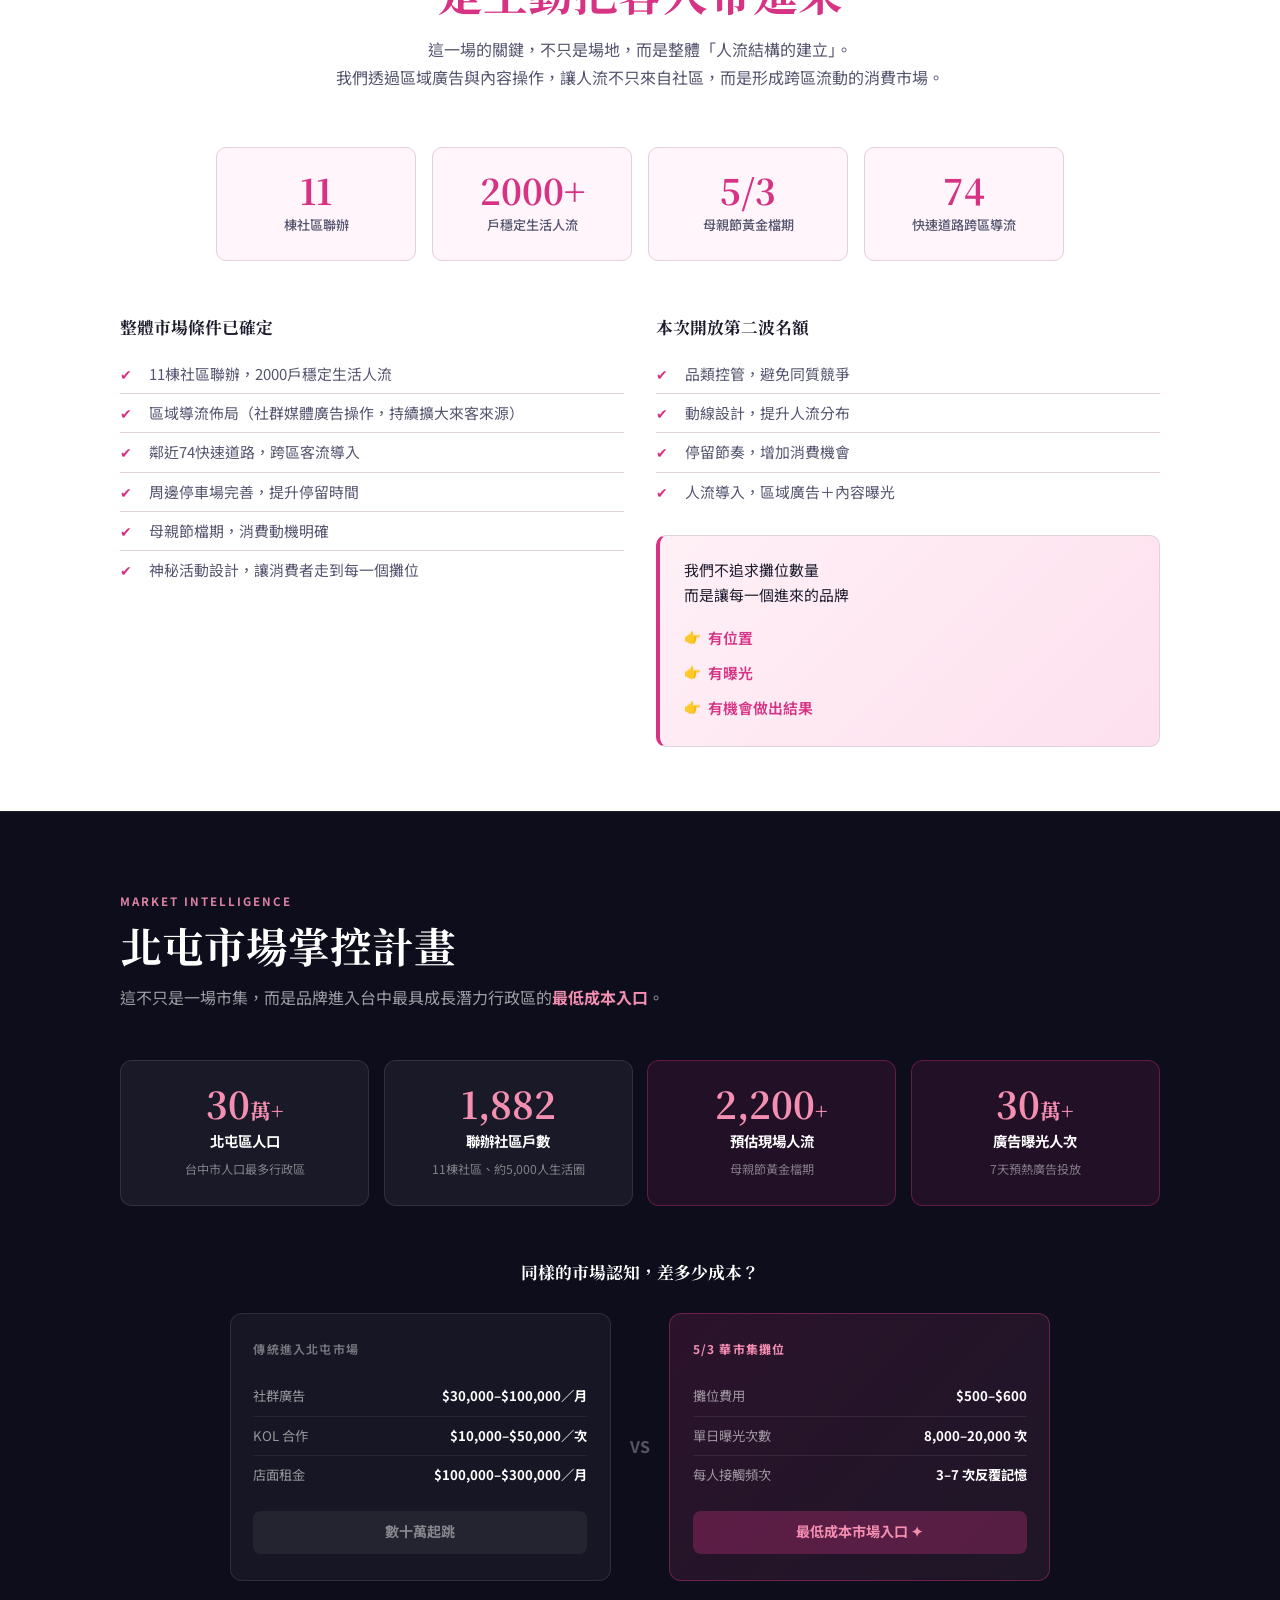
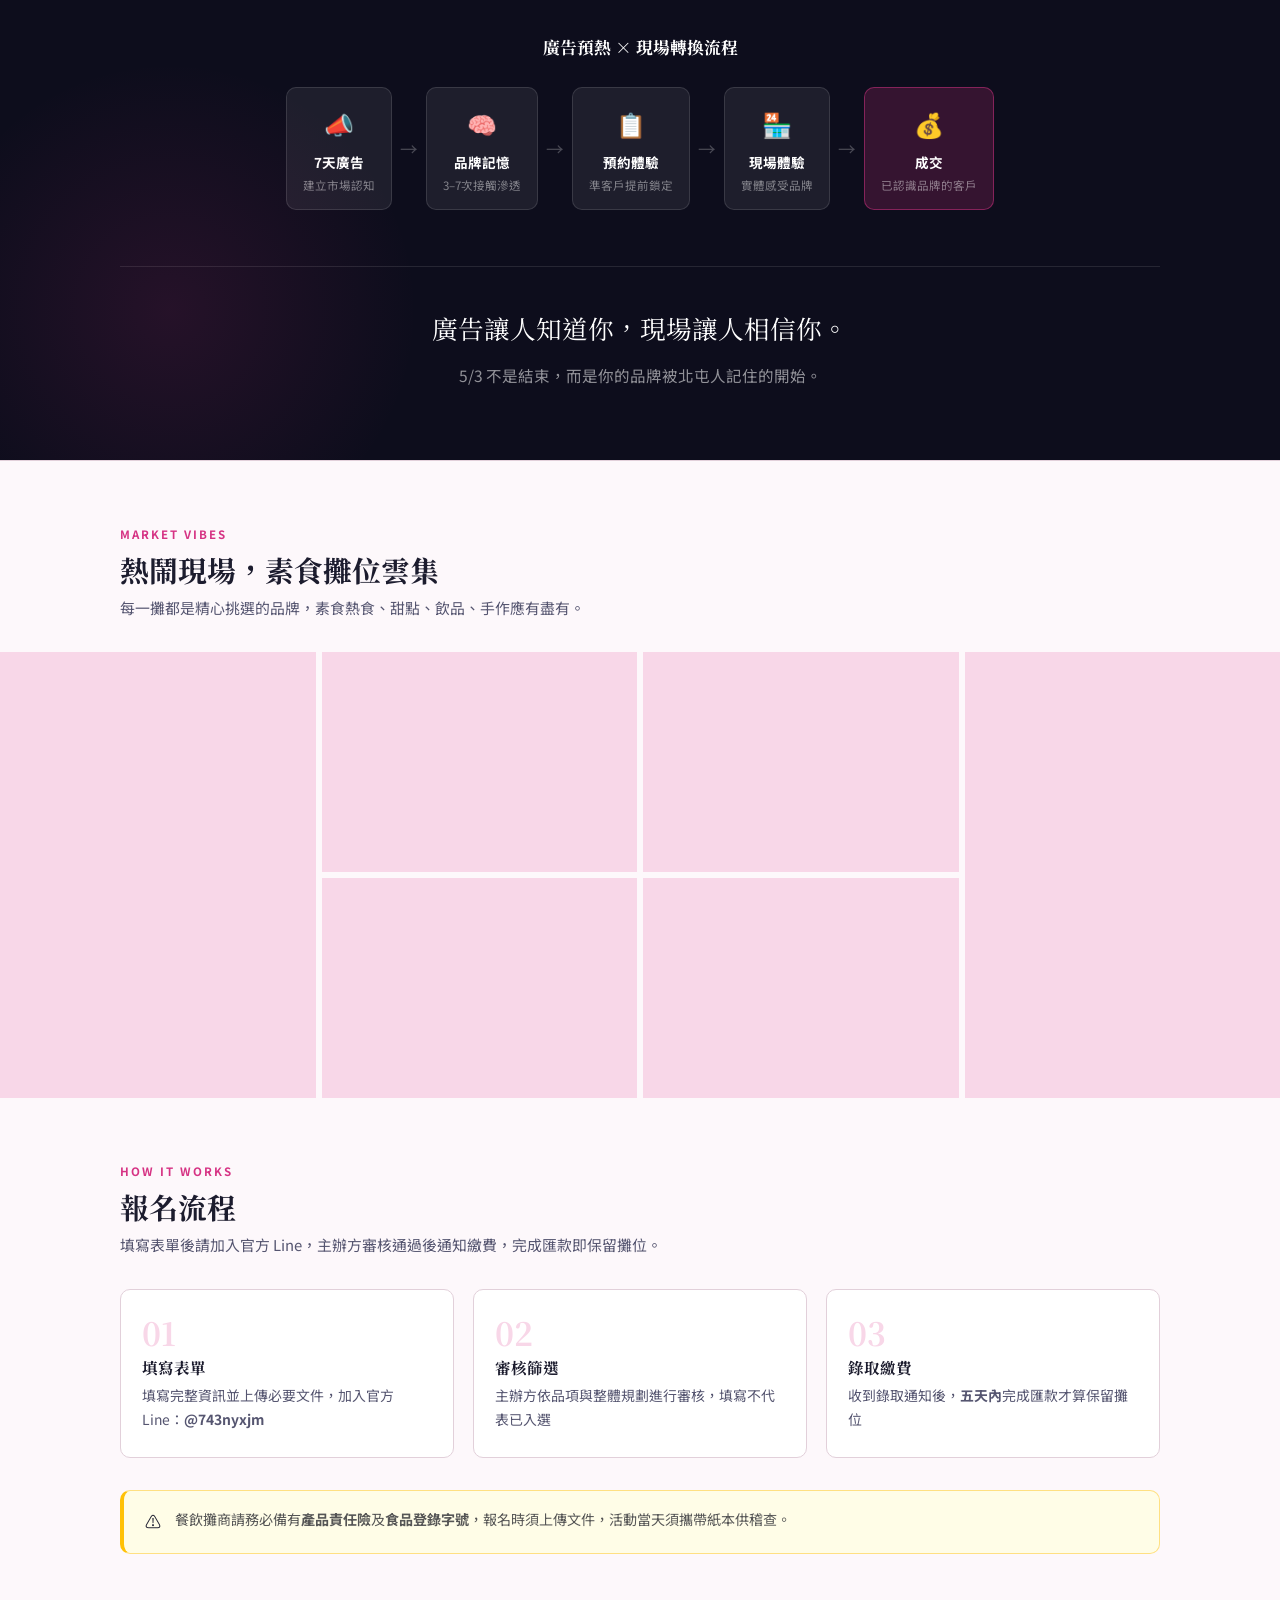
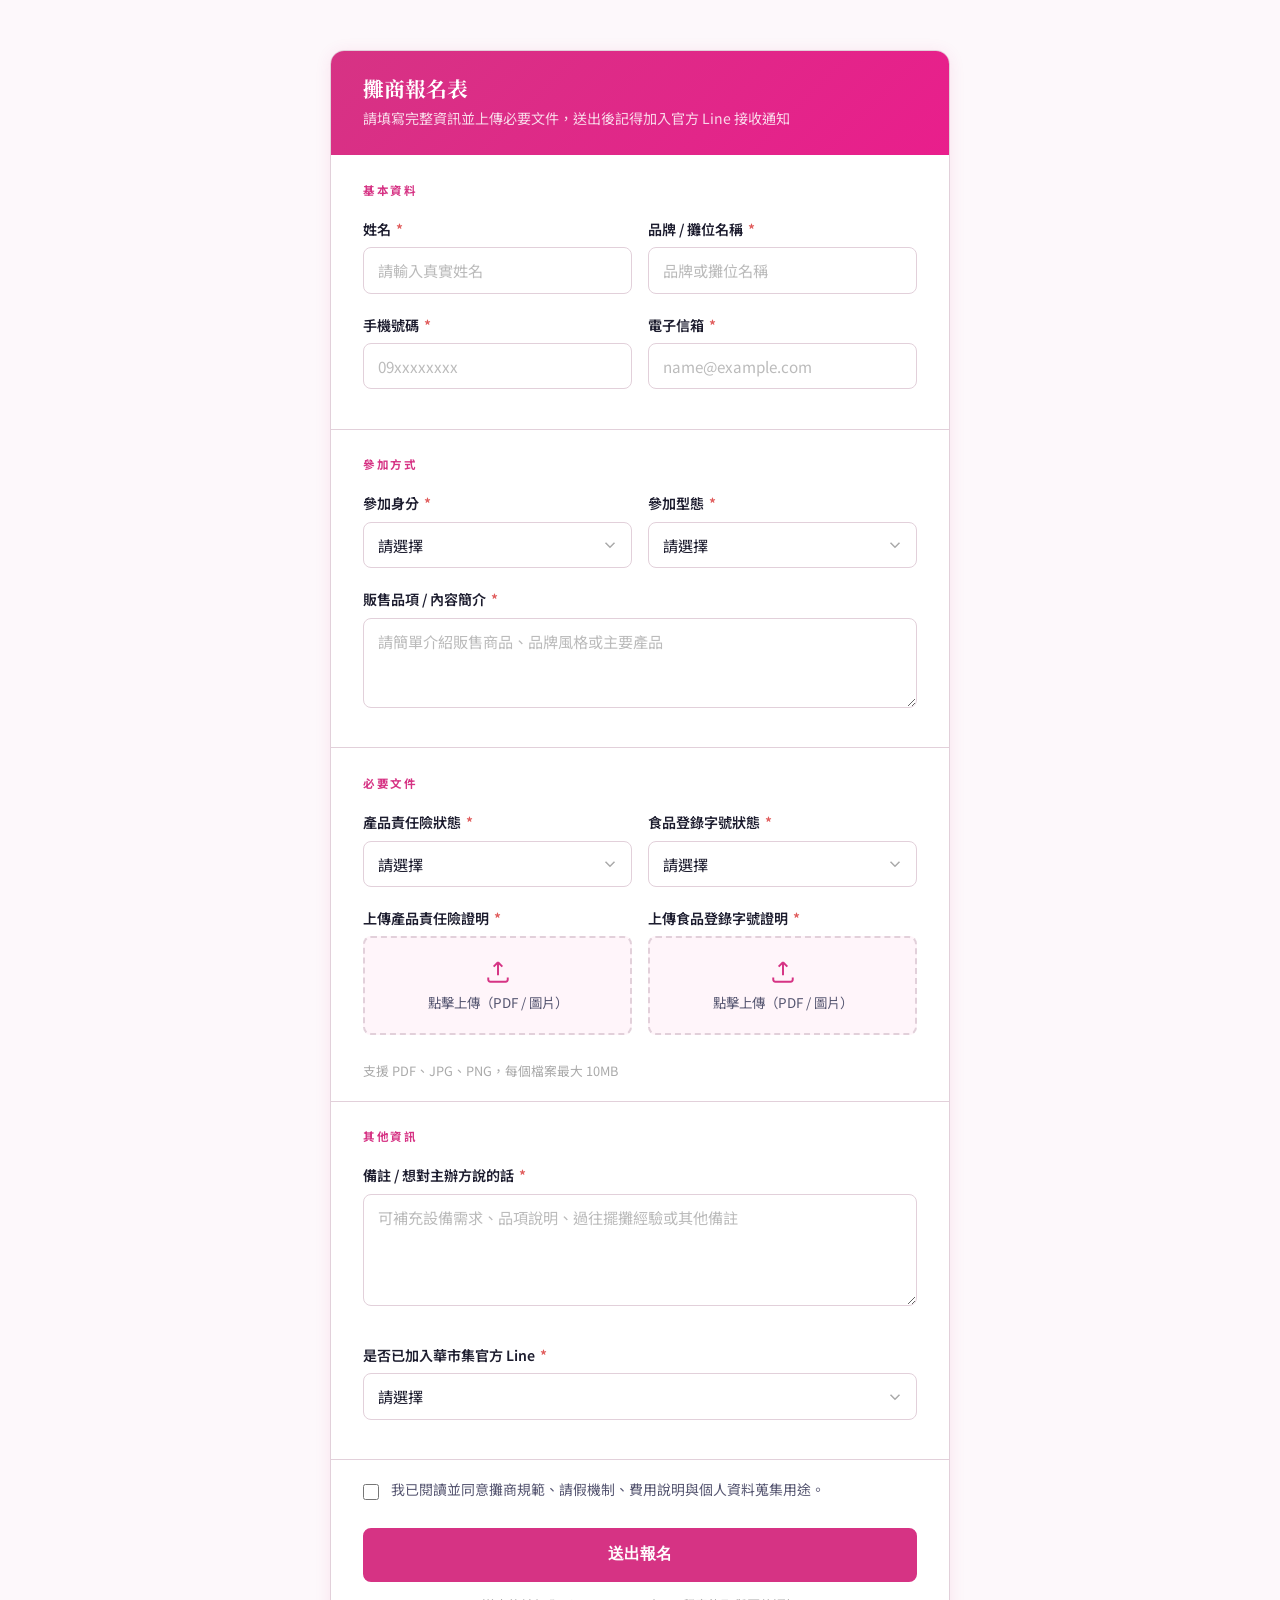
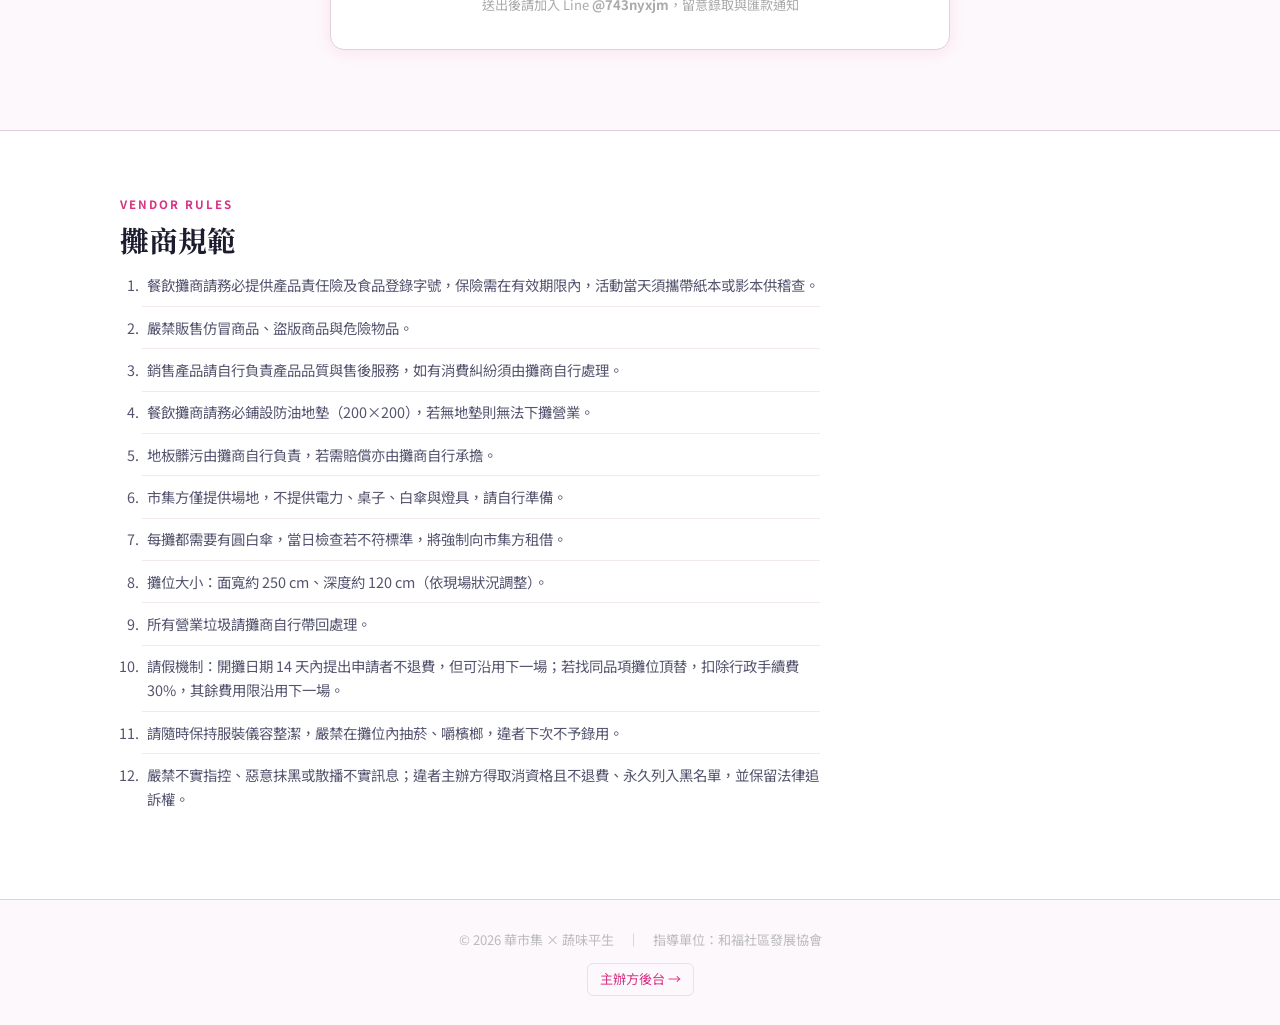
==== commit b8ab8492: "Add files via upload" ====
--- a/index.html
+++ b/index.html
@@ -14,7 +14,7 @@
   <!-- HEADER -->
   <header class="site-header">
     <div class="container header-inner">
-      <a href="/" class="brand">華市集 × 蔬味平生</a>
+      <a href="index.html" class="brand">華市集 × 蔬味平生</a>
       <a href="#form" class="btn btn-primary btn-sm">立即報名</a>
     </div>
   </header>
@@ -180,6 +180,111 @@
           </div>
         </div>
       </div>
+    </div>
+  </section>
+
+  <!-- ── 北屯市場掌控計畫 ── -->
+  <section class="market-section">
+    <div class="container">
+
+      <div class="market-intro">
+        <p class="sec-eyebrow" style="color:rgba(244,143,177,.9)">Market Intelligence</p>
+        <h2 class="market-title">北屯市場掌控計畫</h2>
+        <p class="market-desc">這不只是一場市集，而是品牌進入台中最具成長潛力行政區的<strong>最低成本入口</strong>。</p>
+      </div>
+
+      <!-- 大數字 -->
+      <div class="mstat-grid">
+        <div class="mstat-card">
+          <div class="mstat-num">30<span>萬+</span></div>
+          <div class="mstat-name">北屯區人口</div>
+          <div class="mstat-note">台中市人口最多行政區</div>
+        </div>
+        <div class="mstat-card">
+          <div class="mstat-num">1,882</div>
+          <div class="mstat-name">聯辦社區戶數</div>
+          <div class="mstat-note">11棟社區、約5,000人生活圈</div>
+        </div>
+        <div class="mstat-card accent">
+          <div class="mstat-num">2,200<span>+</span></div>
+          <div class="mstat-name">預估現場人流</div>
+          <div class="mstat-note">母親節黃金檔期</div>
+        </div>
+        <div class="mstat-card accent">
+          <div class="mstat-num">30<span>萬+</span></div>
+          <div class="mstat-name">廣告曝光人次</div>
+          <div class="mstat-note">7天預熱廣告投放</div>
+        </div>
+      </div>
+
+      <!-- 成本對比 -->
+      <div class="compare-wrap">
+        <h3 class="compare-heading">同樣的市場認知，差多少成本？</h3>
+        <div class="compare-grid">
+          <div class="compare-col col-bad">
+            <div class="compare-tag">傳統進入北屯市場</div>
+            <ul class="compare-list">
+              <li><span>社群廣告</span><strong>$30,000–$100,000／月</strong></li>
+              <li><span>KOL 合作</span><strong>$10,000–$50,000／次</strong></li>
+              <li><span>店面租金</span><strong>$100,000–$300,000／月</strong></li>
+            </ul>
+            <div class="compare-total bad-total">數十萬起跳</div>
+          </div>
+          <div class="compare-vs">VS</div>
+          <div class="compare-col col-good">
+            <div class="compare-tag">5/3 華市集攤位</div>
+            <ul class="compare-list">
+              <li><span>攤位費用</span><strong>$500–$600</strong></li>
+              <li><span>單日曝光次數</span><strong>8,000–20,000 次</strong></li>
+              <li><span>每人接觸頻次</span><strong>3–7 次反覆記憶</strong></li>
+            </ul>
+            <div class="compare-total good-total">最低成本市場入口 ✦</div>
+          </div>
+        </div>
+      </div>
+
+      <!-- 轉換漏斗 -->
+      <div class="funnel-wrap">
+        <h3 class="compare-heading">廣告預熱 × 現場轉換流程</h3>
+        <div class="funnel-row">
+          <div class="funnel-step">
+            <div class="fs-icon">📣</div>
+            <div class="fs-name">7天廣告</div>
+            <div class="fs-sub">建立市場認知</div>
+          </div>
+          <div class="funnel-arrow">→</div>
+          <div class="funnel-step">
+            <div class="fs-icon">🧠</div>
+            <div class="fs-name">品牌記憶</div>
+            <div class="fs-sub">3–7次接觸滲透</div>
+          </div>
+          <div class="funnel-arrow">→</div>
+          <div class="funnel-step">
+            <div class="fs-icon">📋</div>
+            <div class="fs-name">預約體驗</div>
+            <div class="fs-sub">準客戶提前鎖定</div>
+          </div>
+          <div class="funnel-arrow">→</div>
+          <div class="funnel-step">
+            <div class="fs-icon">🏪</div>
+            <div class="fs-name">現場體驗</div>
+            <div class="fs-sub">實體感受品牌</div>
+          </div>
+          <div class="funnel-arrow">→</div>
+          <div class="funnel-step funnel-end">
+            <div class="fs-icon">💰</div>
+            <div class="fs-name">成交</div>
+            <div class="fs-sub">已認識品牌的客戶</div>
+          </div>
+        </div>
+      </div>
+
+      <!-- 結語 -->
+      <div class="market-conclusion">
+        <p class="mc-q">廣告讓人知道你，現場讓人相信你。</p>
+        <p class="mc-s">5/3 不是結束，而是你的品牌被北屯人記住的開始。</p>
+      </div>
+
     </div>
   </section>
 
--- a/styles.css
+++ b/styles.css
@@ -386,6 +386,157 @@
   font-size: .85rem;
 }
 
+/* ── MARKET SECTION ── */
+.market-section {
+  padding: 5rem 0 4.5rem;
+  background: #0d0d1c;
+  border-top: 1px solid rgba(255,255,255,.06);
+  position: relative;
+  overflow: hidden;
+}
+.market-section::before {
+  content: '';
+  position: absolute;
+  bottom: -100px; left: -80px;
+  width: 500px; height: 500px;
+  border-radius: 50%;
+  background: radial-gradient(circle, rgba(214,51,132,.12) 0%, transparent 70%);
+  pointer-events: none;
+}
+.market-intro { margin-bottom: 3rem; }
+.market-title {
+  font-size: clamp(1.8rem, 4vw, 2.6rem);
+  color: #fff; margin-bottom: .8rem;
+}
+.market-desc { font-size: 1rem; color: rgba(255,255,255,.6); max-width: 580px; }
+.market-desc strong { color: #f48fb1; }
+
+/* big stats */
+.mstat-grid {
+  display: grid;
+  grid-template-columns: repeat(4, 1fr);
+  gap: .9rem;
+  margin-bottom: 3.5rem;
+}
+@media (max-width: 768px) { .mstat-grid { grid-template-columns: repeat(2, 1fr); } }
+
+.mstat-card {
+  background: rgba(255,255,255,.05);
+  border: 1px solid rgba(255,255,255,.1);
+  border-radius: 12px;
+  padding: 1.6rem 1.2rem;
+  text-align: center;
+  transition: background .2s;
+}
+.mstat-card:hover { background: rgba(255,255,255,.08); }
+.mstat-card.accent {
+  background: rgba(214,51,132,.1);
+  border-color: rgba(214,51,132,.35);
+}
+.mstat-num {
+  font-family: 'Noto Serif TC', serif;
+  font-size: 2.3rem; font-weight: 700;
+  color: #f48fb1; line-height: 1; margin-bottom: .4rem;
+}
+.mstat-num span { font-size: 1.3rem; }
+.mstat-name { font-size: .9rem; font-weight: 700; color: #fff; margin-bottom: .3rem; }
+.mstat-note { font-size: .76rem; color: rgba(255,255,255,.45); }
+
+/* cost compare */
+.compare-wrap { margin-bottom: 3.5rem; }
+.compare-heading {
+  font-size: 1.05rem; font-weight: 700; color: #fff;
+  text-align: center; margin-bottom: 1.8rem;
+}
+.compare-grid {
+  display: flex; align-items: stretch; gap: 0;
+  max-width: 820px; margin: 0 auto;
+}
+@media (max-width: 640px) {
+  .compare-grid { flex-direction: column; }
+  .compare-vs { padding: .8rem 0; }
+}
+.compare-col {
+  flex: 1; border-radius: 12px; padding: 1.6rem 1.4rem;
+}
+.col-bad {
+  background: rgba(255,255,255,.04);
+  border: 1px solid rgba(255,255,255,.1);
+}
+.col-good {
+  background: linear-gradient(135deg, rgba(214,51,132,.15), rgba(244,143,177,.08));
+  border: 1px solid rgba(214,51,132,.4);
+}
+.compare-vs {
+  display: flex; align-items: center; justify-content: center;
+  padding: 0 1.2rem; font-size: 1rem; font-weight: 700;
+  color: rgba(255,255,255,.3); flex-shrink: 0;
+}
+.compare-tag {
+  font-size: .75rem; font-weight: 700; letter-spacing: 1.2px;
+  text-transform: uppercase; margin-bottom: 1.1rem;
+}
+.col-bad .compare-tag { color: rgba(255,255,255,.4); }
+.col-good .compare-tag { color: #f48fb1; }
+.compare-list { list-style: none; margin-bottom: 1rem; }
+.compare-list li {
+  display: flex; justify-content: space-between; align-items: center;
+  padding: .5rem 0; border-bottom: 1px solid rgba(255,255,255,.07);
+  font-size: .83rem;
+}
+.compare-list li:last-child { border-bottom: none; }
+.compare-list span { color: rgba(255,255,255,.55); }
+.compare-list strong { color: #fff; }
+.compare-total {
+  padding: .6rem .8rem; border-radius: 8px;
+  text-align: center; font-weight: 700; font-size: .88rem;
+}
+.bad-total { background: rgba(255,255,255,.06); color: rgba(255,255,255,.45); }
+.good-total { background: rgba(214,51,132,.3); color: #f48fb1; }
+
+/* funnel */
+.funnel-wrap { margin-bottom: 3.5rem; }
+.funnel-row {
+  display: flex; align-items: center; justify-content: center;
+  flex-wrap: wrap; gap: .3rem;
+}
+.funnel-step {
+  background: rgba(255,255,255,.07);
+  border: 1px solid rgba(255,255,255,.12);
+  border-radius: 10px; padding: 1rem 1rem;
+  text-align: center; min-width: 90px;
+  transition: background .2s;
+}
+.funnel-step:hover { background: rgba(255,255,255,.11); }
+.funnel-end {
+  background: rgba(214,51,132,.2);
+  border-color: rgba(214,51,132,.5);
+}
+.fs-icon { font-size: 1.5rem; margin-bottom: .35rem; }
+.fs-name { font-size: .85rem; font-weight: 700; color: #fff; margin-bottom: .2rem; }
+.fs-sub { font-size: .72rem; color: rgba(255,255,255,.45); line-height: 1.4; }
+.funnel-arrow {
+  font-size: 1.1rem; color: rgba(255,255,255,.25);
+  padding: 0 .2rem; flex-shrink: 0;
+}
+@media (max-width: 600px) {
+  .funnel-arrow { transform: rotate(90deg); }
+  .funnel-row { flex-direction: column; }
+}
+
+/* conclusion */
+.market-conclusion {
+  text-align: center;
+  border-top: 1px solid rgba(255,255,255,.1);
+  padding-top: 2.5rem;
+}
+.mc-q {
+  font-family: 'Noto Serif TC', serif;
+  font-size: clamp(1.2rem, 3vw, 1.6rem);
+  color: #fff; margin-bottom: .7rem;
+}
+.mc-s { font-size: .97rem; color: rgba(255,255,255,.55); }
+
 /* ── GALLERY ── */
 .gallery-section {
   padding: 4rem 0 0;
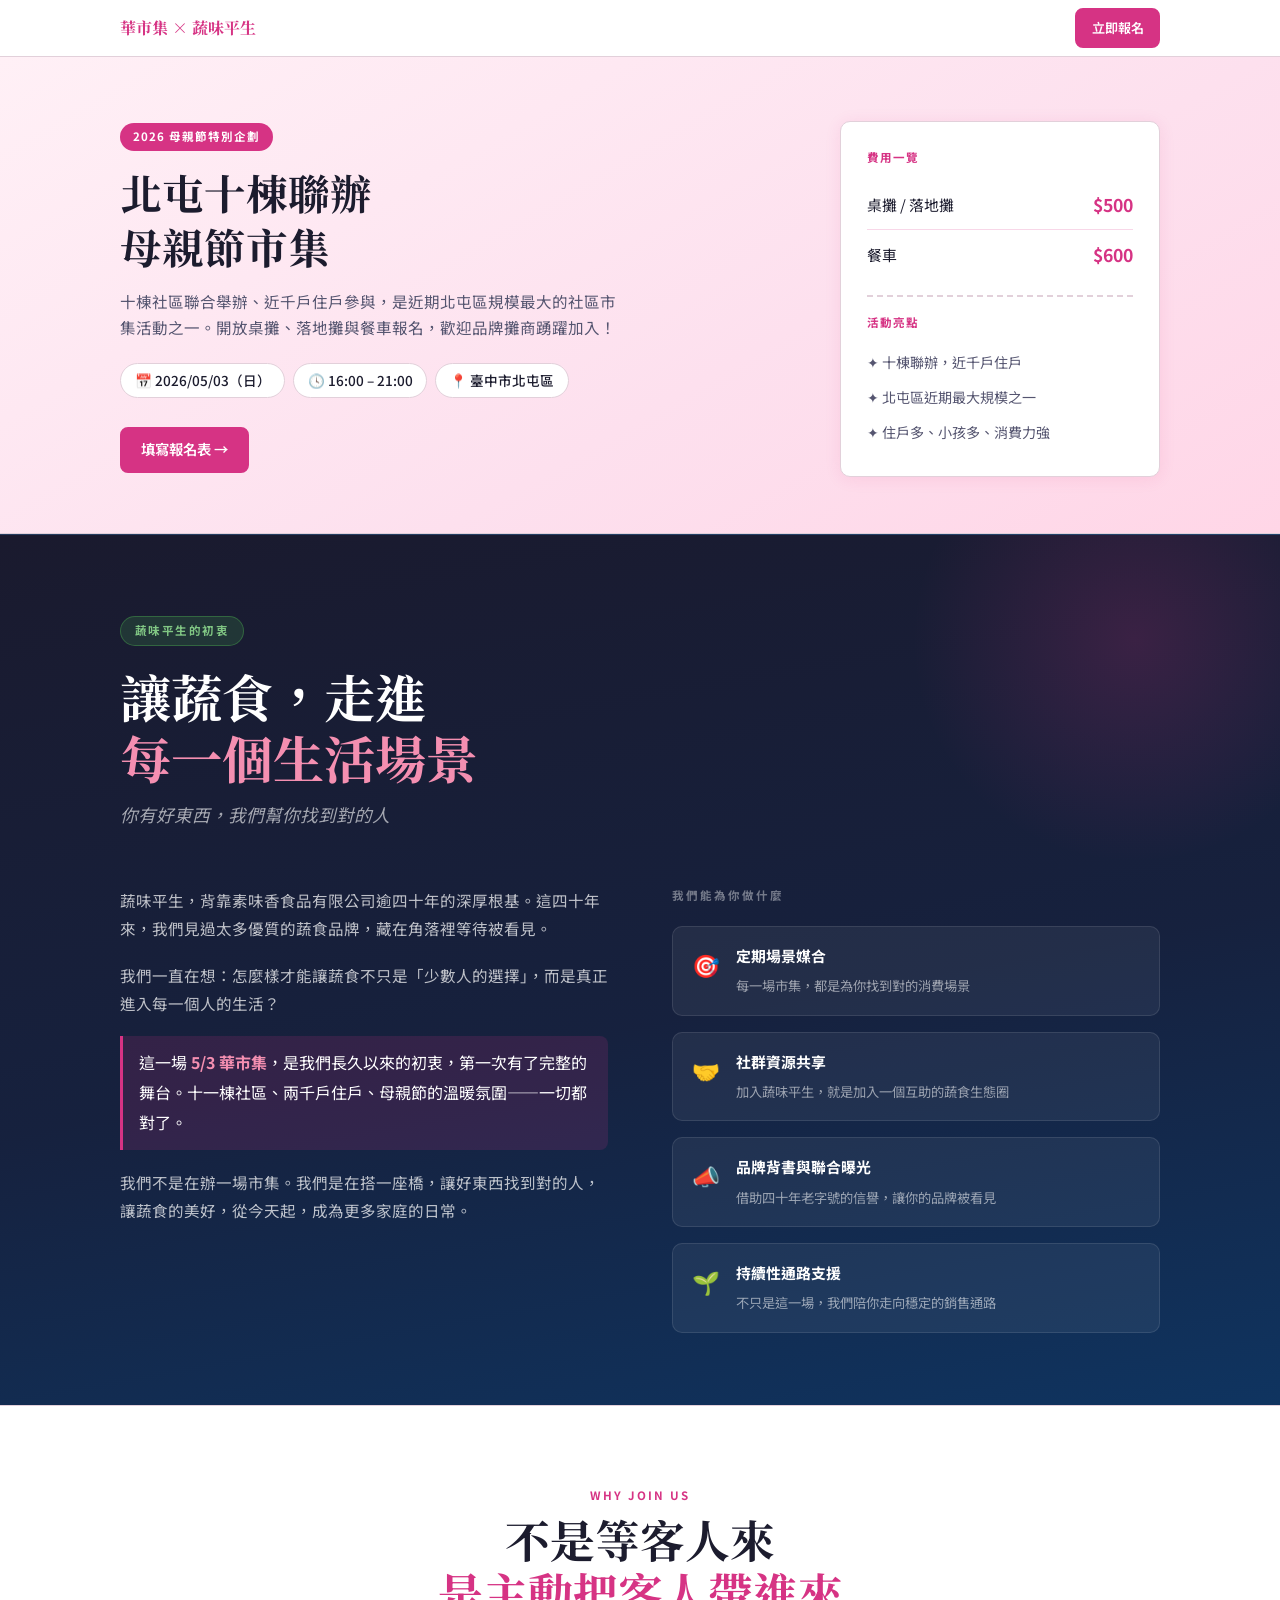
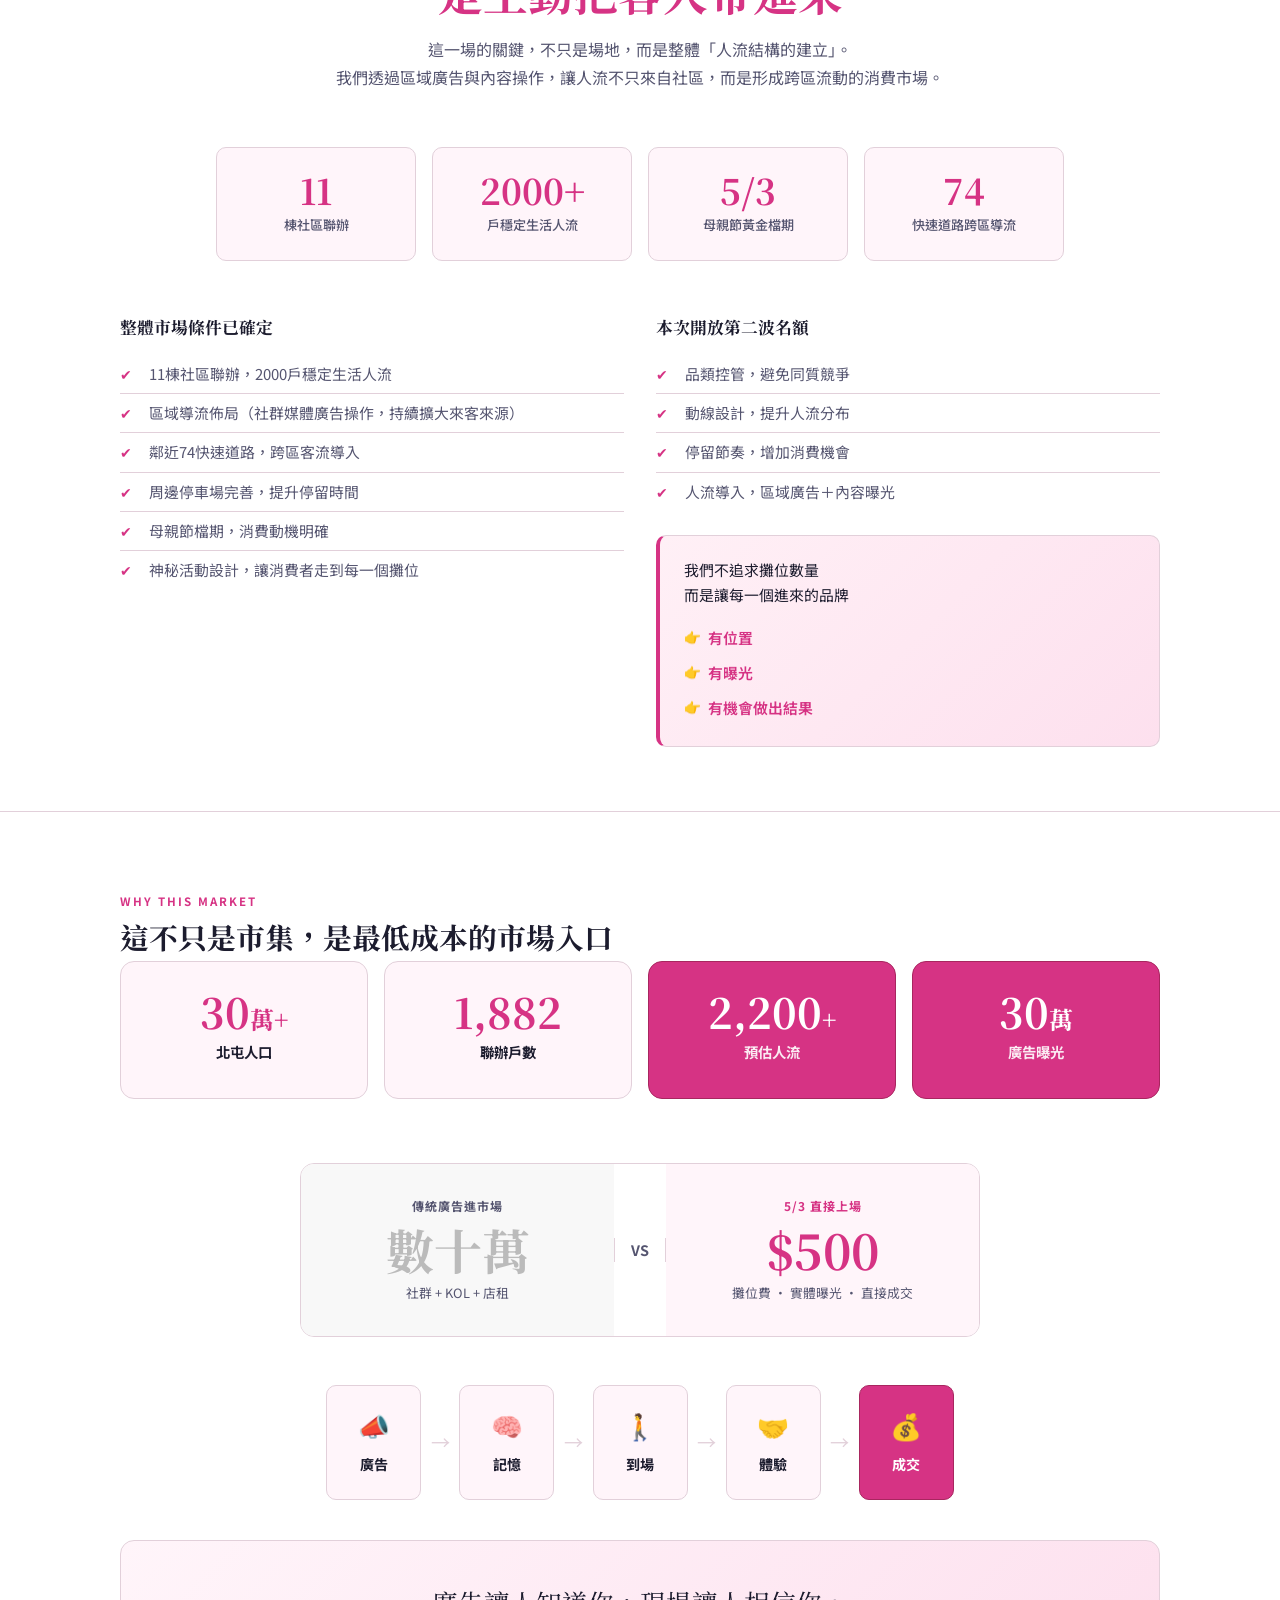
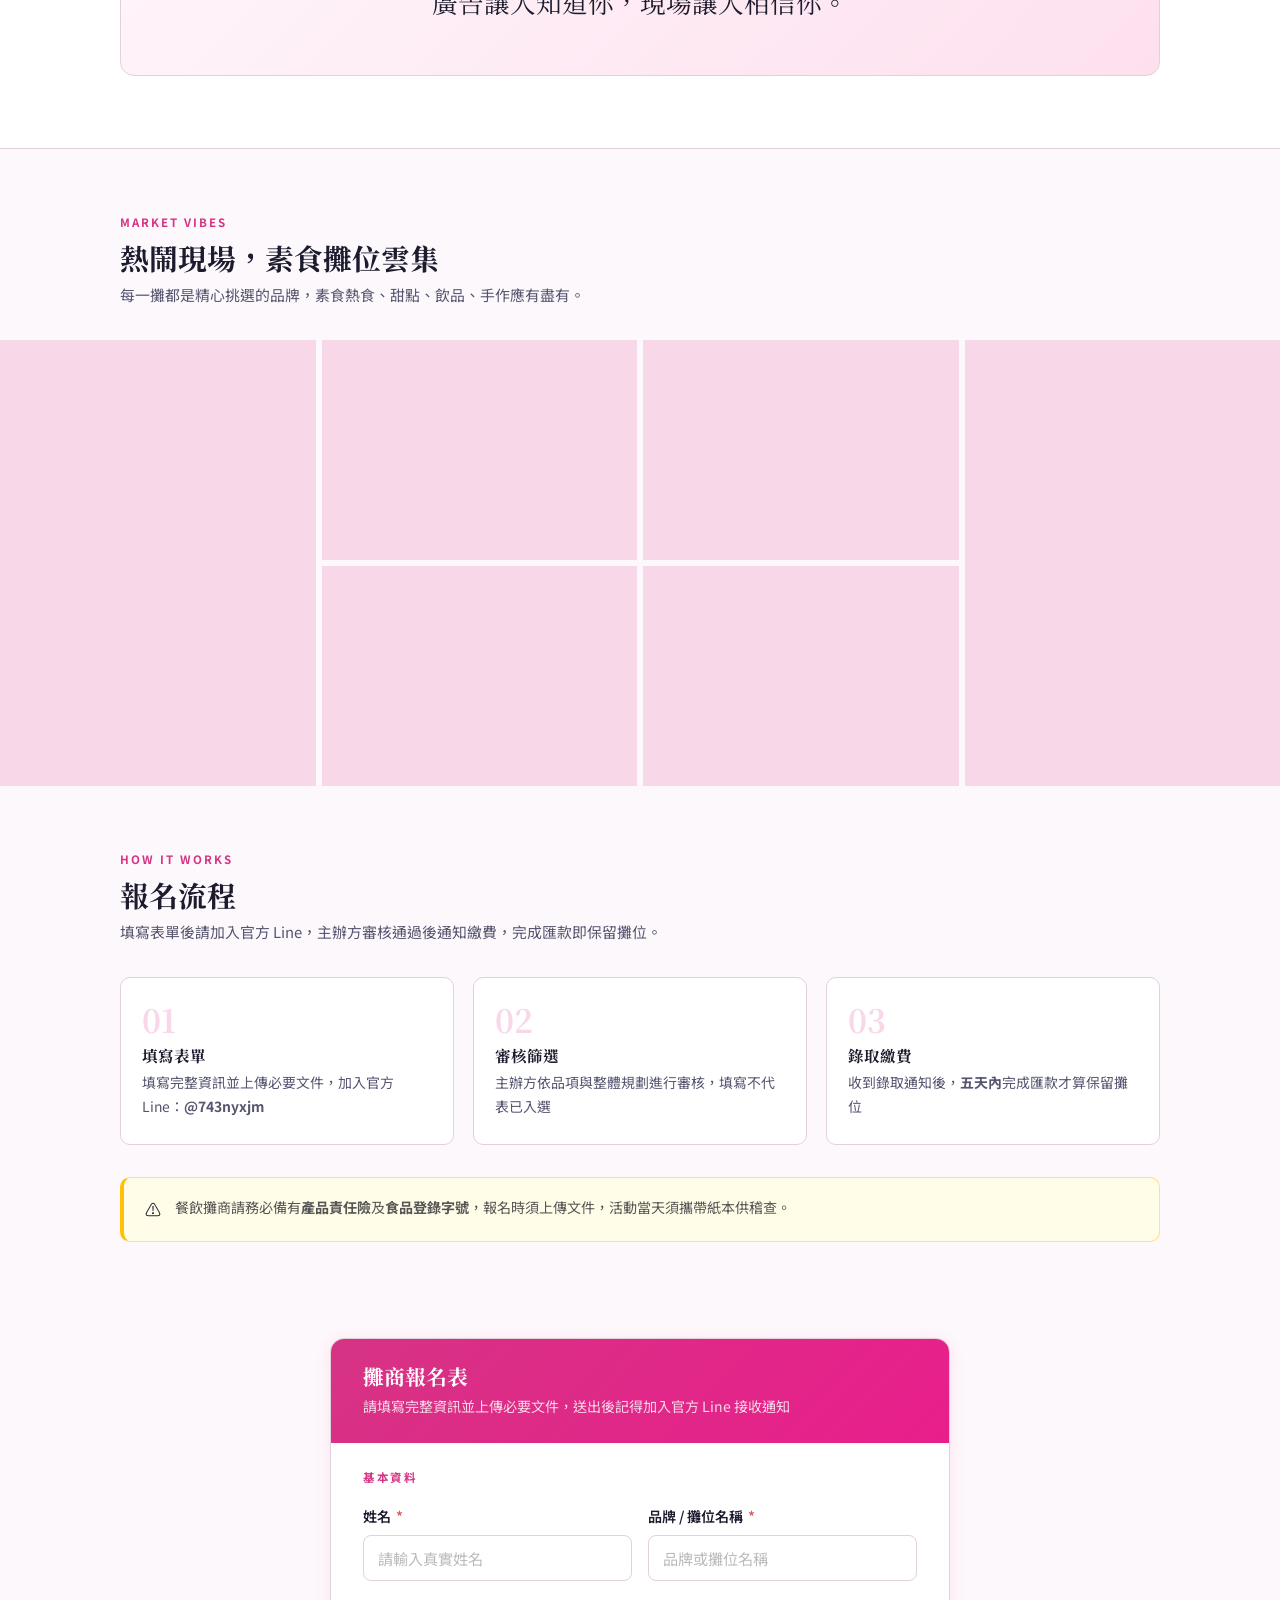
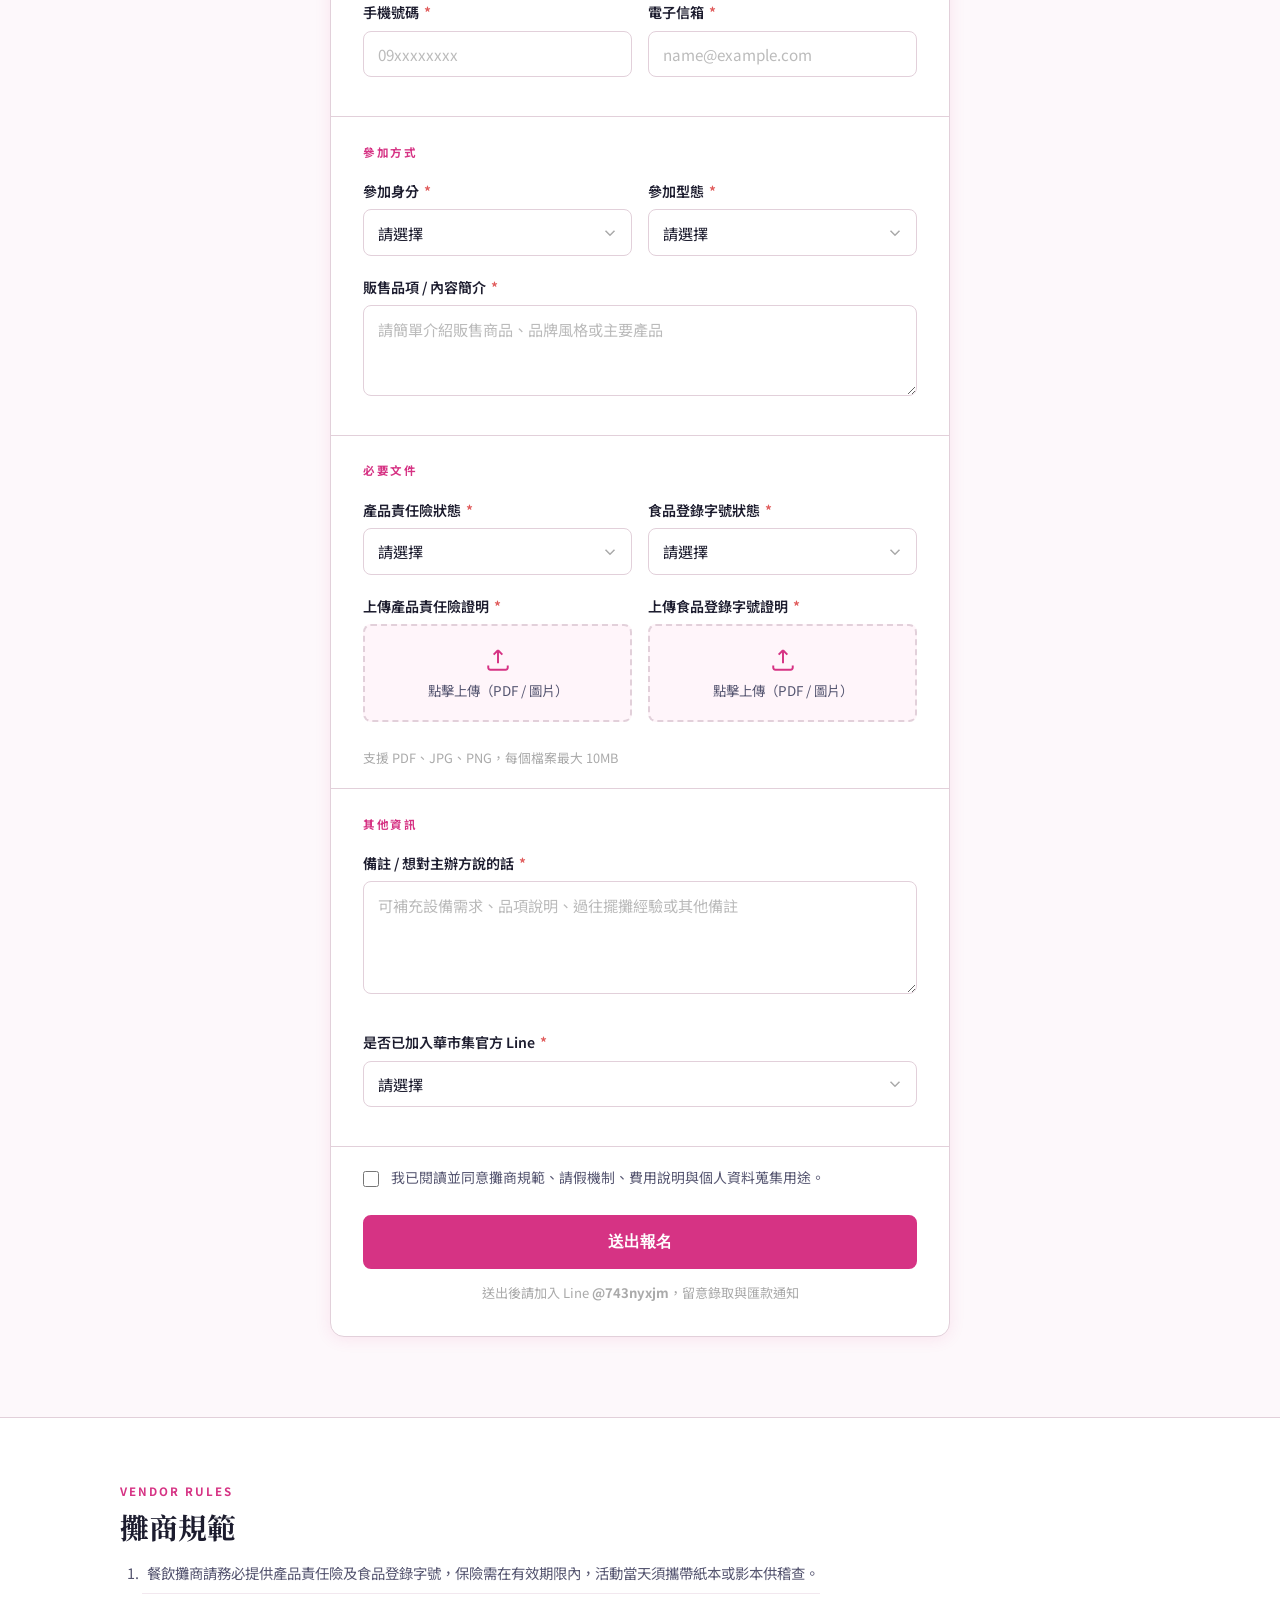
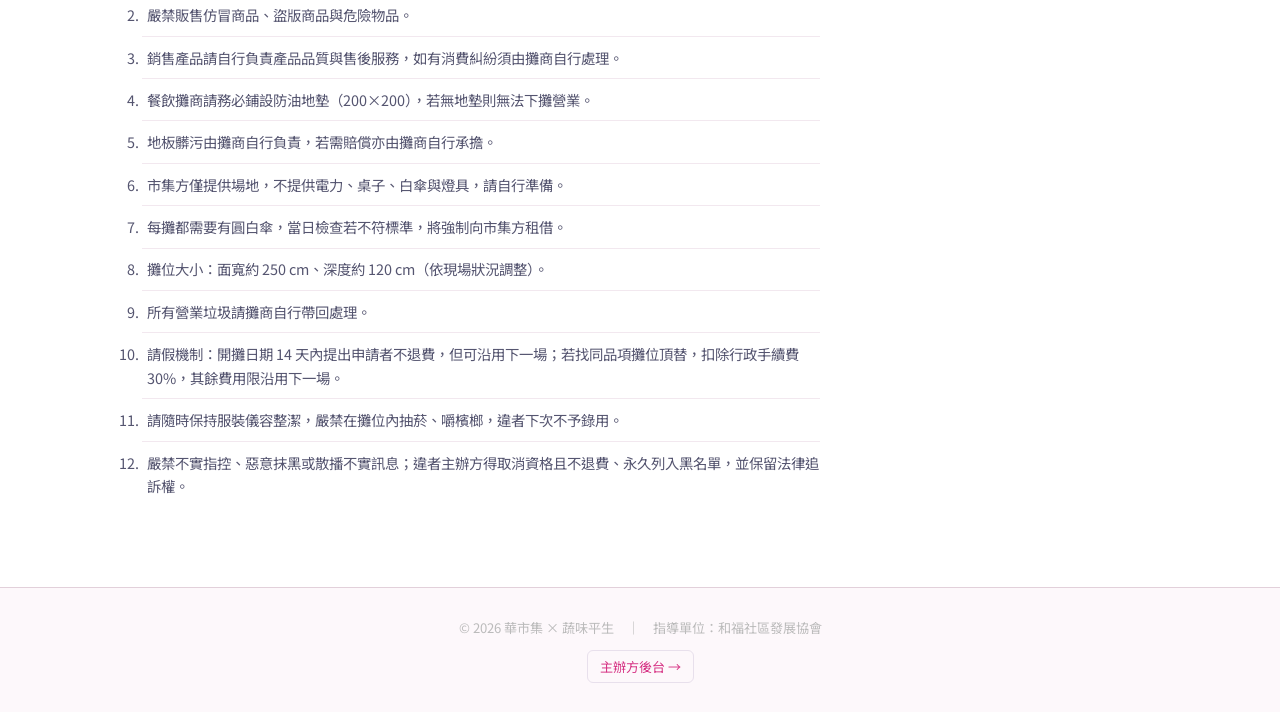
==== commit 67204636: "Add files via upload" ====
--- a/index.html
+++ b/index.html
@@ -187,102 +187,59 @@
   <section class="market-section">
     <div class="container">
 
-      <div class="market-intro">
-        <p class="sec-eyebrow" style="color:rgba(244,143,177,.9)">Market Intelligence</p>
-        <h2 class="market-title">北屯市場掌控計畫</h2>
-        <p class="market-desc">這不只是一場市集，而是品牌進入台中最具成長潛力行政區的<strong>最低成本入口</strong>。</p>
-      </div>
-
-      <!-- 大數字 -->
+      <p class="sec-eyebrow">Why This Market</p>
+      <h2 class="sec-title">這不只是市集，是最低成本的市場入口</h2>
+
+      <!-- 4 大數字 -->
       <div class="mstat-grid">
         <div class="mstat-card">
           <div class="mstat-num">30<span>萬+</span></div>
-          <div class="mstat-name">北屯區人口</div>
-          <div class="mstat-note">台中市人口最多行政區</div>
+          <div class="mstat-name">北屯人口</div>
         </div>
         <div class="mstat-card">
           <div class="mstat-num">1,882</div>
-          <div class="mstat-name">聯辦社區戶數</div>
-          <div class="mstat-note">11棟社區、約5,000人生活圈</div>
+          <div class="mstat-name">聯辦戶數</div>
         </div>
         <div class="mstat-card accent">
           <div class="mstat-num">2,200<span>+</span></div>
-          <div class="mstat-name">預估現場人流</div>
-          <div class="mstat-note">母親節黃金檔期</div>
+          <div class="mstat-name">預估人流</div>
         </div>
         <div class="mstat-card accent">
-          <div class="mstat-num">30<span>萬+</span></div>
-          <div class="mstat-name">廣告曝光人次</div>
-          <div class="mstat-note">7天預熱廣告投放</div>
-        </div>
-      </div>
-
-      <!-- 成本對比 -->
-      <div class="compare-wrap">
-        <h3 class="compare-heading">同樣的市場認知，差多少成本？</h3>
-        <div class="compare-grid">
-          <div class="compare-col col-bad">
-            <div class="compare-tag">傳統進入北屯市場</div>
-            <ul class="compare-list">
-              <li><span>社群廣告</span><strong>$30,000–$100,000／月</strong></li>
-              <li><span>KOL 合作</span><strong>$10,000–$50,000／次</strong></li>
-              <li><span>店面租金</span><strong>$100,000–$300,000／月</strong></li>
-            </ul>
-            <div class="compare-total bad-total">數十萬起跳</div>
-          </div>
-          <div class="compare-vs">VS</div>
-          <div class="compare-col col-good">
-            <div class="compare-tag">5/3 華市集攤位</div>
-            <ul class="compare-list">
-              <li><span>攤位費用</span><strong>$500–$600</strong></li>
-              <li><span>單日曝光次數</span><strong>8,000–20,000 次</strong></li>
-              <li><span>每人接觸頻次</span><strong>3–7 次反覆記憶</strong></li>
-            </ul>
-            <div class="compare-total good-total">最低成本市場入口 ✦</div>
-          </div>
-        </div>
-      </div>
-
-      <!-- 轉換漏斗 -->
-      <div class="funnel-wrap">
-        <h3 class="compare-heading">廣告預熱 × 現場轉換流程</h3>
-        <div class="funnel-row">
-          <div class="funnel-step">
-            <div class="fs-icon">📣</div>
-            <div class="fs-name">7天廣告</div>
-            <div class="fs-sub">建立市場認知</div>
-          </div>
-          <div class="funnel-arrow">→</div>
-          <div class="funnel-step">
-            <div class="fs-icon">🧠</div>
-            <div class="fs-name">品牌記憶</div>
-            <div class="fs-sub">3–7次接觸滲透</div>
-          </div>
-          <div class="funnel-arrow">→</div>
-          <div class="funnel-step">
-            <div class="fs-icon">📋</div>
-            <div class="fs-name">預約體驗</div>
-            <div class="fs-sub">準客戶提前鎖定</div>
-          </div>
-          <div class="funnel-arrow">→</div>
-          <div class="funnel-step">
-            <div class="fs-icon">🏪</div>
-            <div class="fs-name">現場體驗</div>
-            <div class="fs-sub">實體感受品牌</div>
-          </div>
-          <div class="funnel-arrow">→</div>
-          <div class="funnel-step funnel-end">
-            <div class="fs-icon">💰</div>
-            <div class="fs-name">成交</div>
-            <div class="fs-sub">已認識品牌的客戶</div>
-          </div>
-        </div>
-      </div>
-
-      <!-- 結語 -->
+          <div class="mstat-num">30<span>萬</span></div>
+          <div class="mstat-name">廣告曝光</div>
+        </div>
+      </div>
+
+      <!-- VS 對比 -->
+      <div class="vs-wrap">
+        <div class="vs-side bad-side">
+          <div class="vs-label">傳統廣告進市場</div>
+          <div class="vs-big">數十萬</div>
+          <div class="vs-sub">社群 + KOL + 店租</div>
+        </div>
+        <div class="vs-mid">VS</div>
+        <div class="vs-side good-side">
+          <div class="vs-label">5/3 直接上場</div>
+          <div class="vs-big">$500</div>
+          <div class="vs-sub">攤位費 · 實體曝光 · 直接成交</div>
+        </div>
+      </div>
+
+      <!-- 漏斗 -->
+      <div class="funnel-row">
+        <div class="funnel-step"><div class="fs-icon">📣</div><div class="fs-name">廣告</div></div>
+        <div class="funnel-arrow">→</div>
+        <div class="funnel-step"><div class="fs-icon">🧠</div><div class="fs-name">記憶</div></div>
+        <div class="funnel-arrow">→</div>
+        <div class="funnel-step"><div class="fs-icon">🚶</div><div class="fs-name">到場</div></div>
+        <div class="funnel-arrow">→</div>
+        <div class="funnel-step"><div class="fs-icon">🤝</div><div class="fs-name">體驗</div></div>
+        <div class="funnel-arrow">→</div>
+        <div class="funnel-step funnel-end"><div class="fs-icon">💰</div><div class="fs-name">成交</div></div>
+      </div>
+
       <div class="market-conclusion">
         <p class="mc-q">廣告讓人知道你，現場讓人相信你。</p>
-        <p class="mc-s">5/3 不是結束，而是你的品牌被北屯人記住的開始。</p>
       </div>
 
     </div>
@@ -549,7 +506,7 @@
   <footer class="site-footer">
     <div class="container">
       <p>© 2026 華市集 × 蔬味平生　｜　指導單位：和福社區發展協會</p>
-      <a href="/admin.html" class="admin-link">主辦方後台 →</a>
+      <a href="admin.html" class="admin-link">主辦方後台 →</a>
     </div>
   </footer>
 
--- a/styles.css
+++ b/styles.css
@@ -389,153 +389,104 @@
 /* ── MARKET SECTION ── */
 .market-section {
   padding: 5rem 0 4.5rem;
-  background: #0d0d1c;
-  border-top: 1px solid rgba(255,255,255,.06);
-  position: relative;
-  overflow: hidden;
-}
-.market-section::before {
-  content: '';
-  position: absolute;
-  bottom: -100px; left: -80px;
-  width: 500px; height: 500px;
-  border-radius: 50%;
-  background: radial-gradient(circle, rgba(214,51,132,.12) 0%, transparent 70%);
-  pointer-events: none;
+  background: var(--white);
+  border-top: 1px solid var(--border);
 }
 .market-intro { margin-bottom: 3rem; }
-.market-title {
-  font-size: clamp(1.8rem, 4vw, 2.6rem);
-  color: #fff; margin-bottom: .8rem;
-}
-.market-desc { font-size: 1rem; color: rgba(255,255,255,.6); max-width: 580px; }
-.market-desc strong { color: #f48fb1; }
+.market-title { font-size: clamp(1.6rem, 3.5vw, 2.4rem); color: var(--text); margin-bottom: .8rem; }
+.market-desc { font-size: .97rem; color: var(--sub); max-width: 580px; }
+.market-desc strong { color: var(--pink); }
 
 /* big stats */
 .mstat-grid {
   display: grid;
   grid-template-columns: repeat(4, 1fr);
-  gap: .9rem;
-  margin-bottom: 3.5rem;
+  gap: 1rem; margin-bottom: 4rem;
 }
 @media (max-width: 768px) { .mstat-grid { grid-template-columns: repeat(2, 1fr); } }
 
 .mstat-card {
-  background: rgba(255,255,255,.05);
-  border: 1px solid rgba(255,255,255,.1);
-  border-radius: 12px;
-  padding: 1.6rem 1.2rem;
+  background: var(--pink-pale);
+  border: 1px solid var(--border);
+  border-radius: 14px; padding: 1.8rem 1rem;
   text-align: center;
-  transition: background .2s;
-}
-.mstat-card:hover { background: rgba(255,255,255,.08); }
+}
 .mstat-card.accent {
-  background: rgba(214,51,132,.1);
-  border-color: rgba(214,51,132,.35);
+  background: var(--pink);
+  border-color: var(--pink-dark);
 }
 .mstat-num {
   font-family: 'Noto Serif TC', serif;
-  font-size: 2.3rem; font-weight: 700;
-  color: #f48fb1; line-height: 1; margin-bottom: .4rem;
-}
-.mstat-num span { font-size: 1.3rem; }
-.mstat-name { font-size: .9rem; font-weight: 700; color: #fff; margin-bottom: .3rem; }
-.mstat-note { font-size: .76rem; color: rgba(255,255,255,.45); }
-
-/* cost compare */
-.compare-wrap { margin-bottom: 3.5rem; }
-.compare-heading {
-  font-size: 1.05rem; font-weight: 700; color: #fff;
-  text-align: center; margin-bottom: 1.8rem;
-}
-.compare-grid {
-  display: flex; align-items: stretch; gap: 0;
-  max-width: 820px; margin: 0 auto;
-}
-@media (max-width: 640px) {
-  .compare-grid { flex-direction: column; }
-  .compare-vs { padding: .8rem 0; }
-}
-.compare-col {
-  flex: 1; border-radius: 12px; padding: 1.6rem 1.4rem;
-}
-.col-bad {
-  background: rgba(255,255,255,.04);
-  border: 1px solid rgba(255,255,255,.1);
-}
-.col-good {
-  background: linear-gradient(135deg, rgba(214,51,132,.15), rgba(244,143,177,.08));
-  border: 1px solid rgba(214,51,132,.4);
-}
-.compare-vs {
+  font-size: 2.6rem; font-weight: 700;
+  color: var(--pink); line-height: 1; margin-bottom: .45rem;
+}
+.mstat-card.accent .mstat-num { color: #fff; }
+.mstat-num span { font-size: 1.5rem; }
+.mstat-name { font-size: .9rem; font-weight: 700; color: var(--text); margin-bottom: .3rem; }
+.mstat-card.accent .mstat-name { color: rgba(255,255,255,.9); }
+.mstat-note { font-size: .76rem; color: var(--sub); }
+.mstat-card.accent .mstat-note { color: rgba(255,255,255,.7); }
+
+/* VS 對比 */
+.vs-wrap {
   display: flex; align-items: center; justify-content: center;
-  padding: 0 1.2rem; font-size: 1rem; font-weight: 700;
-  color: rgba(255,255,255,.3); flex-shrink: 0;
-}
-.compare-tag {
-  font-size: .75rem; font-weight: 700; letter-spacing: 1.2px;
-  text-transform: uppercase; margin-bottom: 1.1rem;
-}
-.col-bad .compare-tag { color: rgba(255,255,255,.4); }
-.col-good .compare-tag { color: #f48fb1; }
-.compare-list { list-style: none; margin-bottom: 1rem; }
-.compare-list li {
-  display: flex; justify-content: space-between; align-items: center;
-  padding: .5rem 0; border-bottom: 1px solid rgba(255,255,255,.07);
-  font-size: .83rem;
-}
-.compare-list li:last-child { border-bottom: none; }
-.compare-list span { color: rgba(255,255,255,.55); }
-.compare-list strong { color: #fff; }
-.compare-total {
-  padding: .6rem .8rem; border-radius: 8px;
-  text-align: center; font-weight: 700; font-size: .88rem;
-}
-.bad-total { background: rgba(255,255,255,.06); color: rgba(255,255,255,.45); }
-.good-total { background: rgba(214,51,132,.3); color: #f48fb1; }
+  gap: 0; max-width: 680px; margin: 0 auto 3rem;
+  border: 1px solid var(--border); border-radius: 14px; overflow: hidden;
+}
+@media (max-width: 560px) { .vs-wrap { flex-direction: column; } }
+.vs-side { flex: 1; padding: 2rem 1.5rem; text-align: center; }
+.bad-side { background: #f8f8f8; }
+.good-side { background: var(--pink-pale); }
+.vs-label { font-size: .75rem; font-weight: 700; letter-spacing: 1px; color: var(--sub); margin-bottom: .6rem; }
+.good-side .vs-label { color: var(--pink); }
+.vs-big {
+  font-family: 'Noto Serif TC', serif;
+  font-size: 3rem; font-weight: 700; line-height: 1; margin-bottom: .5rem;
+}
+.bad-side .vs-big { color: #bbb; }
+.good-side .vs-big { color: var(--pink); }
+.vs-sub { font-size: .8rem; color: var(--sub); }
+.vs-mid {
+  padding: 0 1rem; font-size: .9rem; font-weight: 700; color: var(--sub);
+  background: #fff; border-left: 1px solid var(--border); border-right: 1px solid var(--border);
+  flex-shrink: 0; display: flex; align-items: center;
+}
 
 /* funnel */
-.funnel-wrap { margin-bottom: 3.5rem; }
 .funnel-row {
   display: flex; align-items: center; justify-content: center;
-  flex-wrap: wrap; gap: .3rem;
+  flex-wrap: wrap; gap: .4rem; margin-bottom: 2.5rem;
 }
 .funnel-step {
-  background: rgba(255,255,255,.07);
-  border: 1px solid rgba(255,255,255,.12);
-  border-radius: 10px; padding: 1rem 1rem;
-  text-align: center; min-width: 90px;
-  transition: background .2s;
-}
-.funnel-step:hover { background: rgba(255,255,255,.11); }
-.funnel-end {
-  background: rgba(214,51,132,.2);
-  border-color: rgba(214,51,132,.5);
-}
-.fs-icon { font-size: 1.5rem; margin-bottom: .35rem; }
-.fs-name { font-size: .85rem; font-weight: 700; color: #fff; margin-bottom: .2rem; }
-.fs-sub { font-size: .72rem; color: rgba(255,255,255,.45); line-height: 1.4; }
-.funnel-arrow {
-  font-size: 1.1rem; color: rgba(255,255,255,.25);
-  padding: 0 .2rem; flex-shrink: 0;
-}
+  background: var(--pink-pale); border: 1px solid var(--border);
+  border-radius: 10px; padding: 1.1rem 1rem;
+  text-align: center; min-width: 95px;
+}
+.funnel-end { background: var(--pink); border-color: var(--pink-dark); }
+.fs-icon { font-size: 1.6rem; margin-bottom: .4rem; }
+.fs-name { font-size: .88rem; font-weight: 700; color: var(--text); margin-bottom: .25rem; }
+.funnel-end .fs-name { color: #fff; }
+.fs-sub { font-size: .73rem; color: var(--sub); line-height: 1.4; }
+.funnel-end .fs-sub { color: rgba(255,255,255,.8); }
+.funnel-arrow { font-size: 1.2rem; color: var(--border); padding: 0 .2rem; flex-shrink: 0; }
 @media (max-width: 600px) {
+  .funnel-row { flex-direction: column; }
   .funnel-arrow { transform: rotate(90deg); }
-  .funnel-row { flex-direction: column; }
 }
 
 /* conclusion */
 .market-conclusion {
   text-align: center;
-  border-top: 1px solid rgba(255,255,255,.1);
-  padding-top: 2.5rem;
+  background: linear-gradient(135deg, var(--pink-pale), #fde0ee);
+  border: 1px solid var(--border);
+  border-radius: 14px; padding: 2.5rem 2rem;
 }
 .mc-q {
   font-family: 'Noto Serif TC', serif;
   font-size: clamp(1.2rem, 3vw, 1.6rem);
-  color: #fff; margin-bottom: .7rem;
-}
-.mc-s { font-size: .97rem; color: rgba(255,255,255,.55); }
+  color: var(--text); margin-bottom: .65rem;
+}
+.mc-s { font-size: .95rem; color: var(--sub); }
 
 /* ── GALLERY ── */
 .gallery-section {
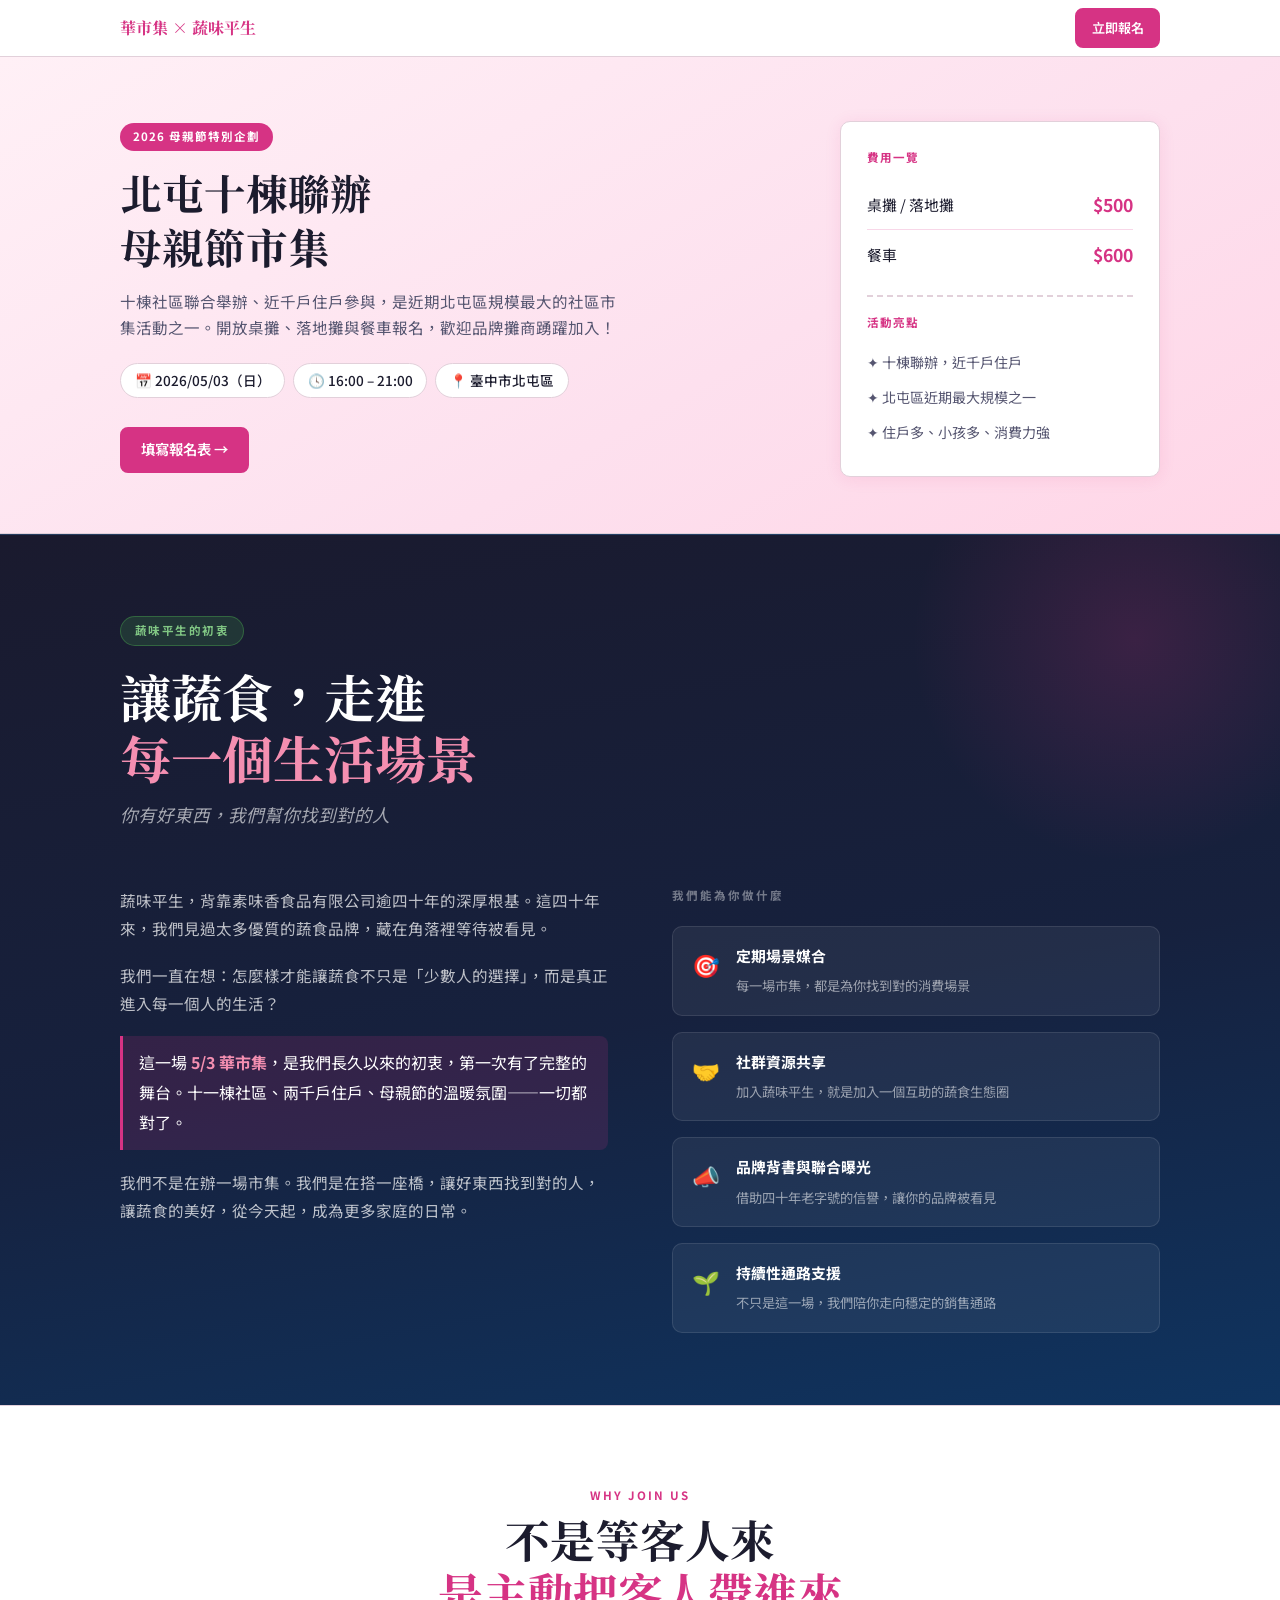
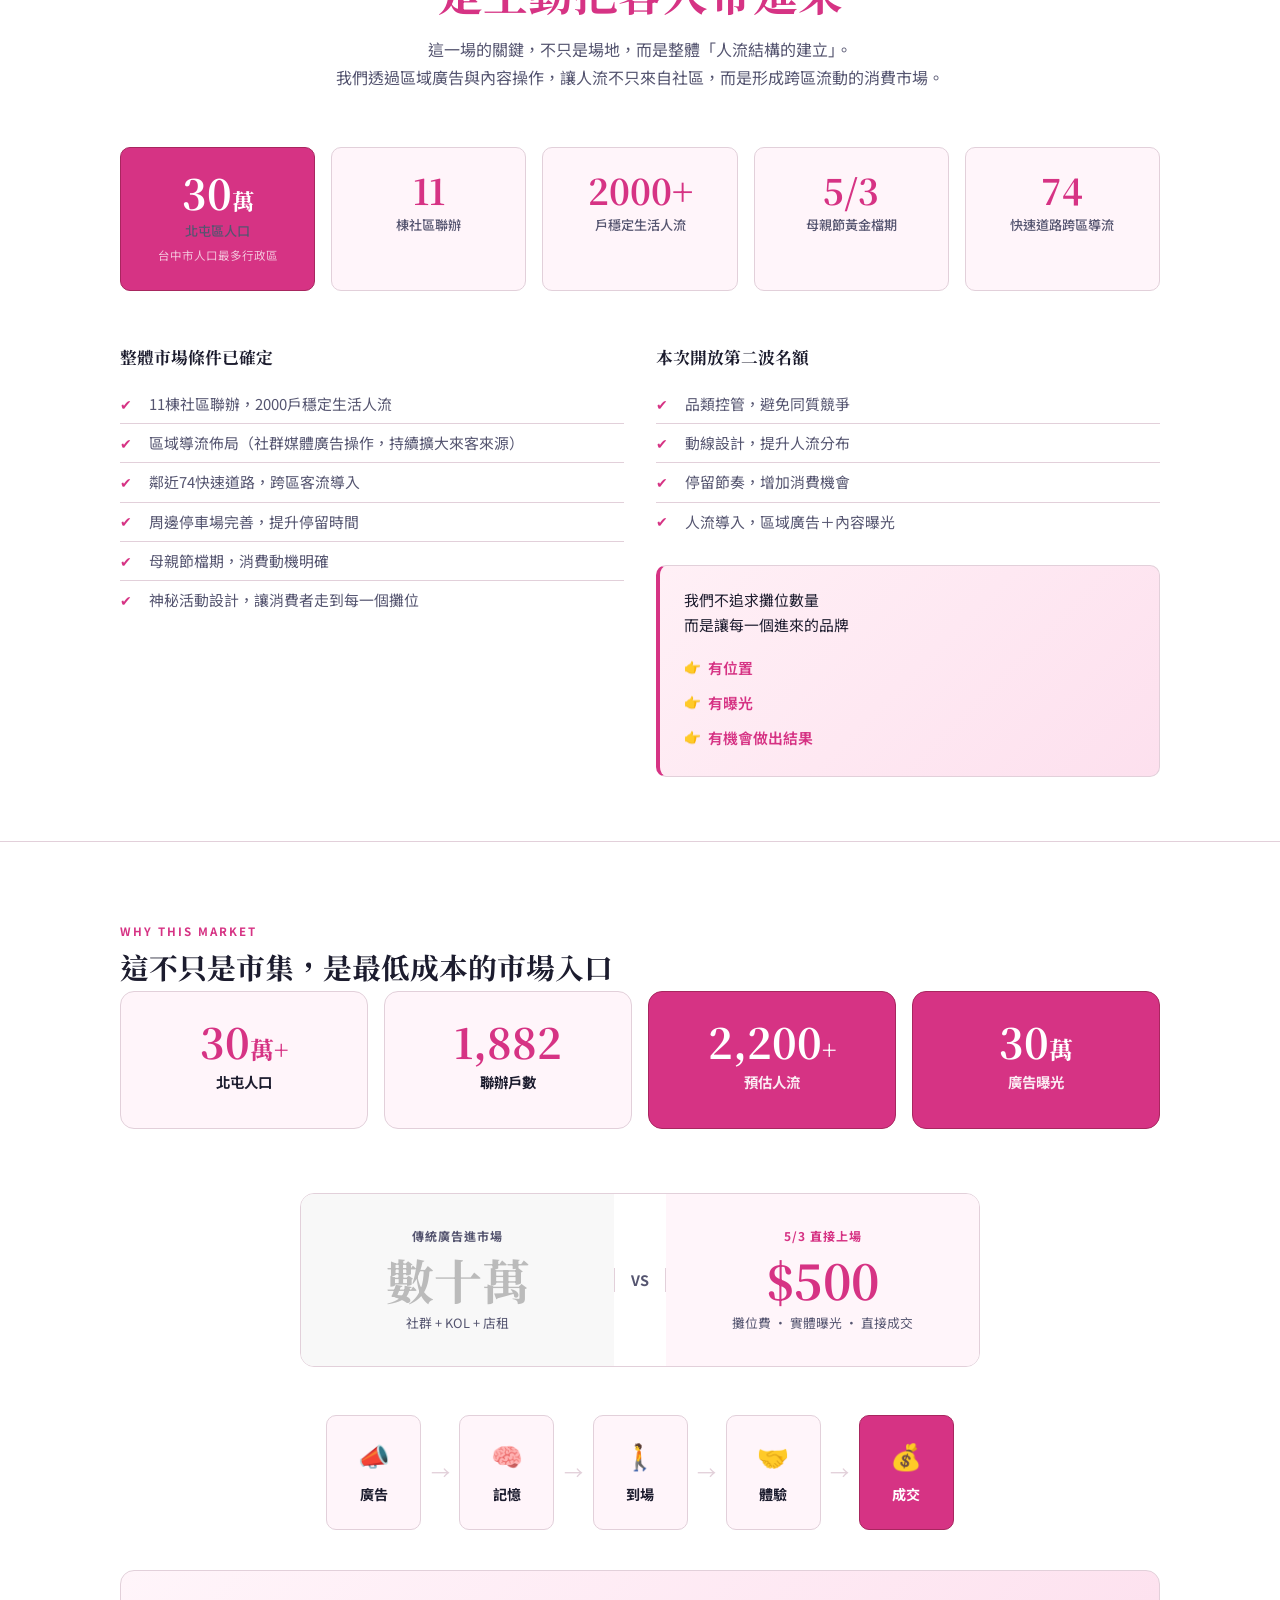
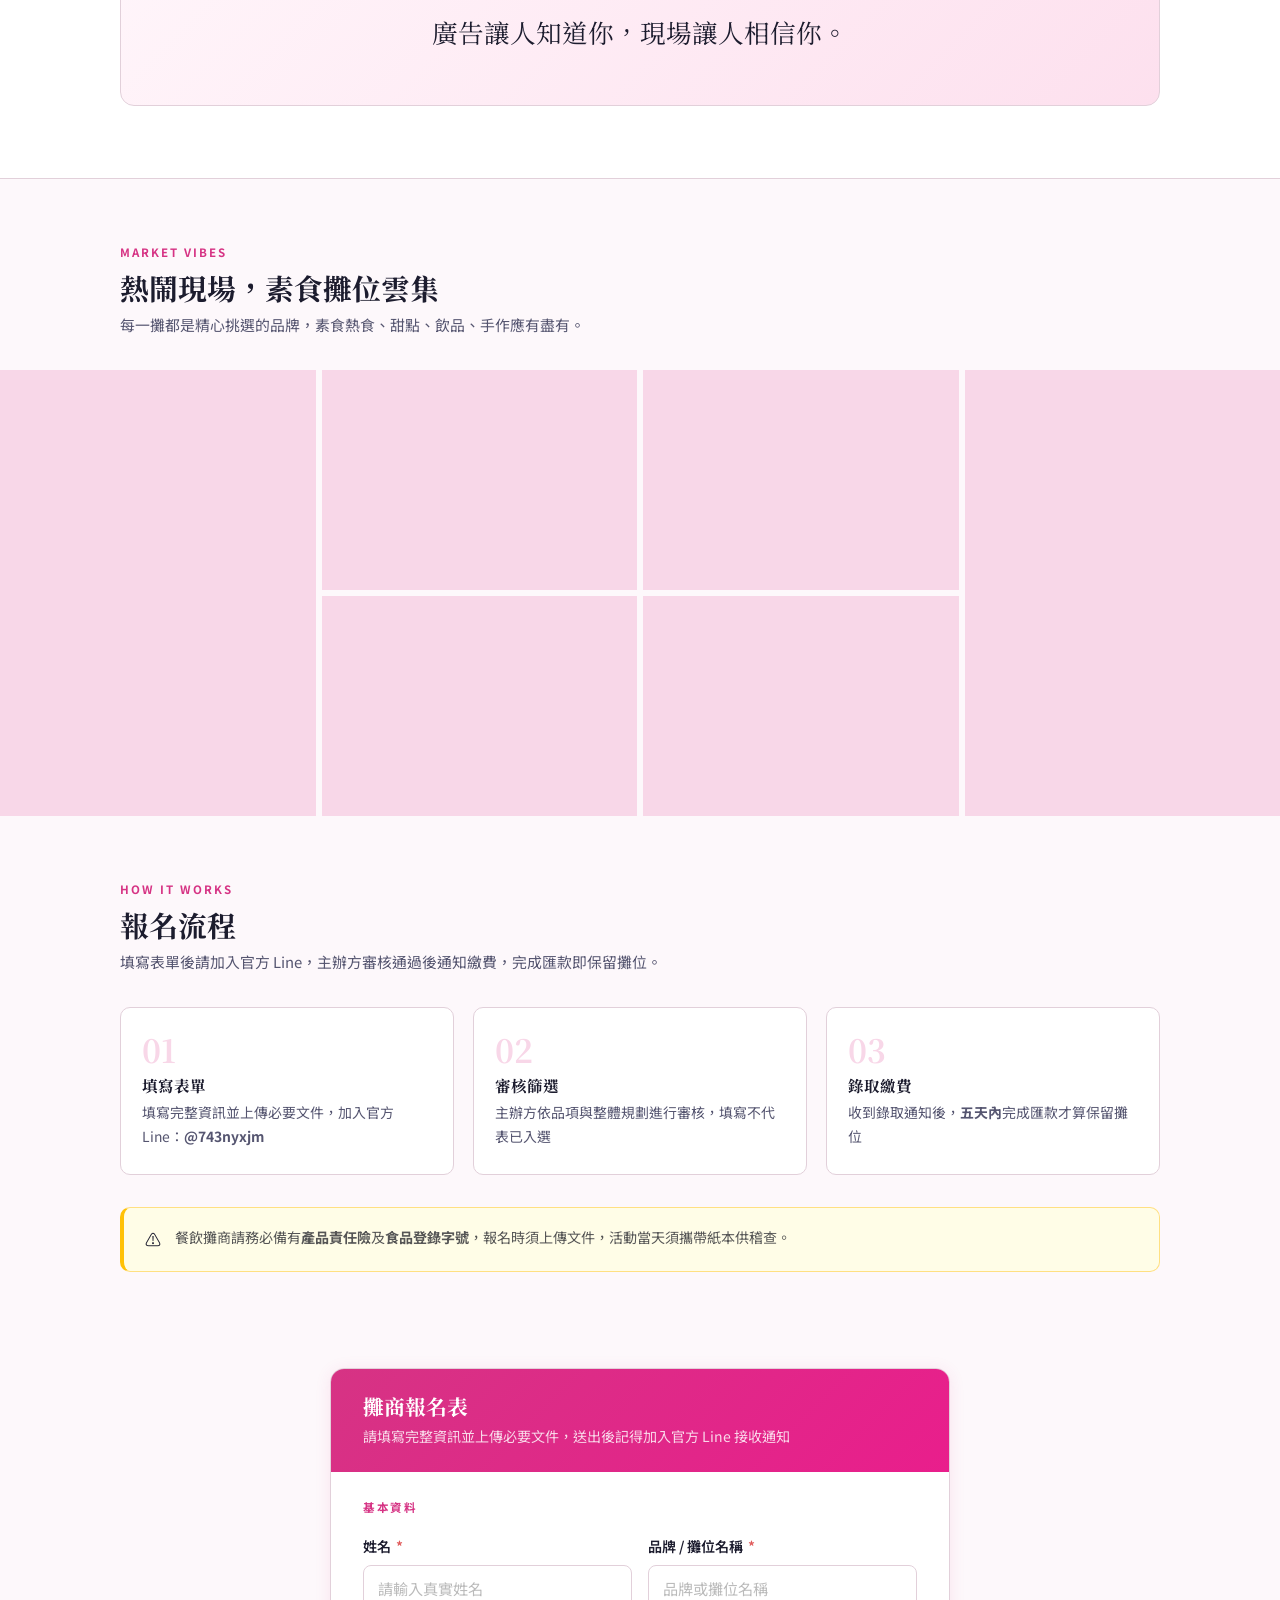
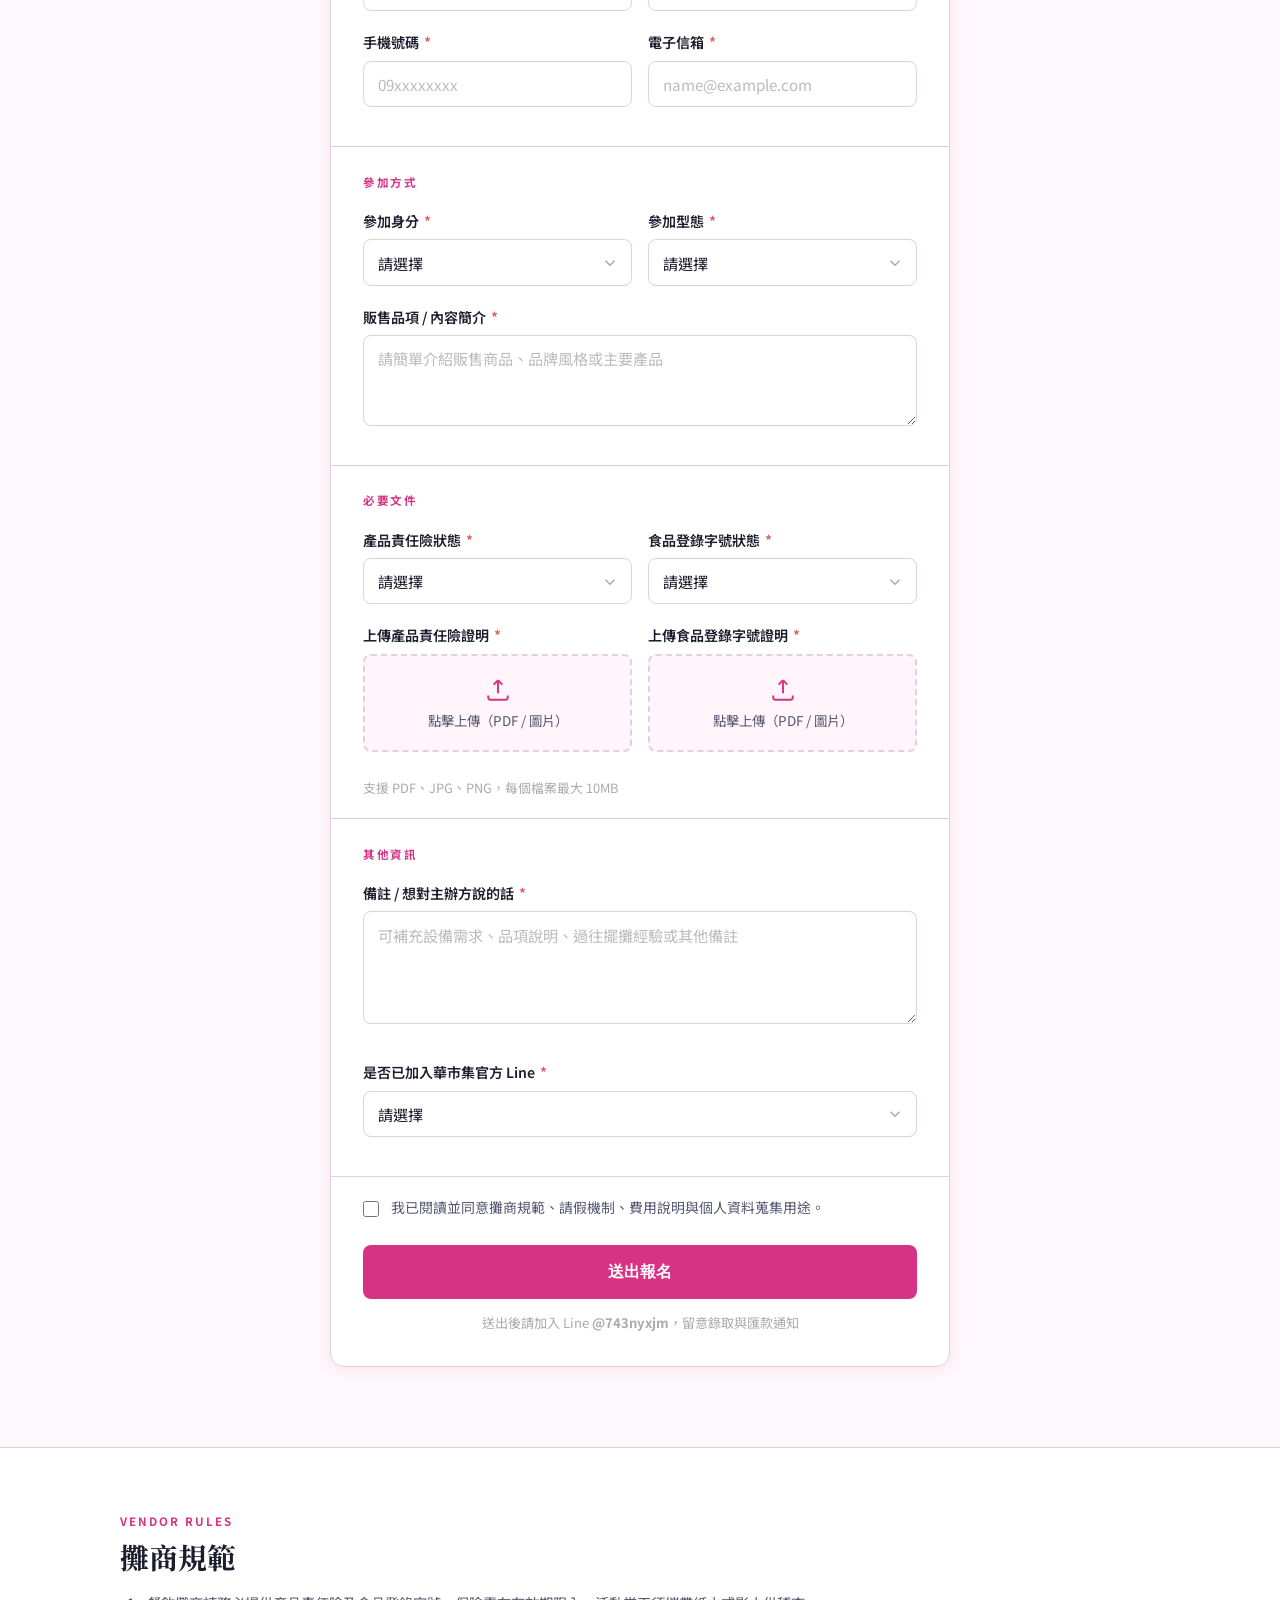
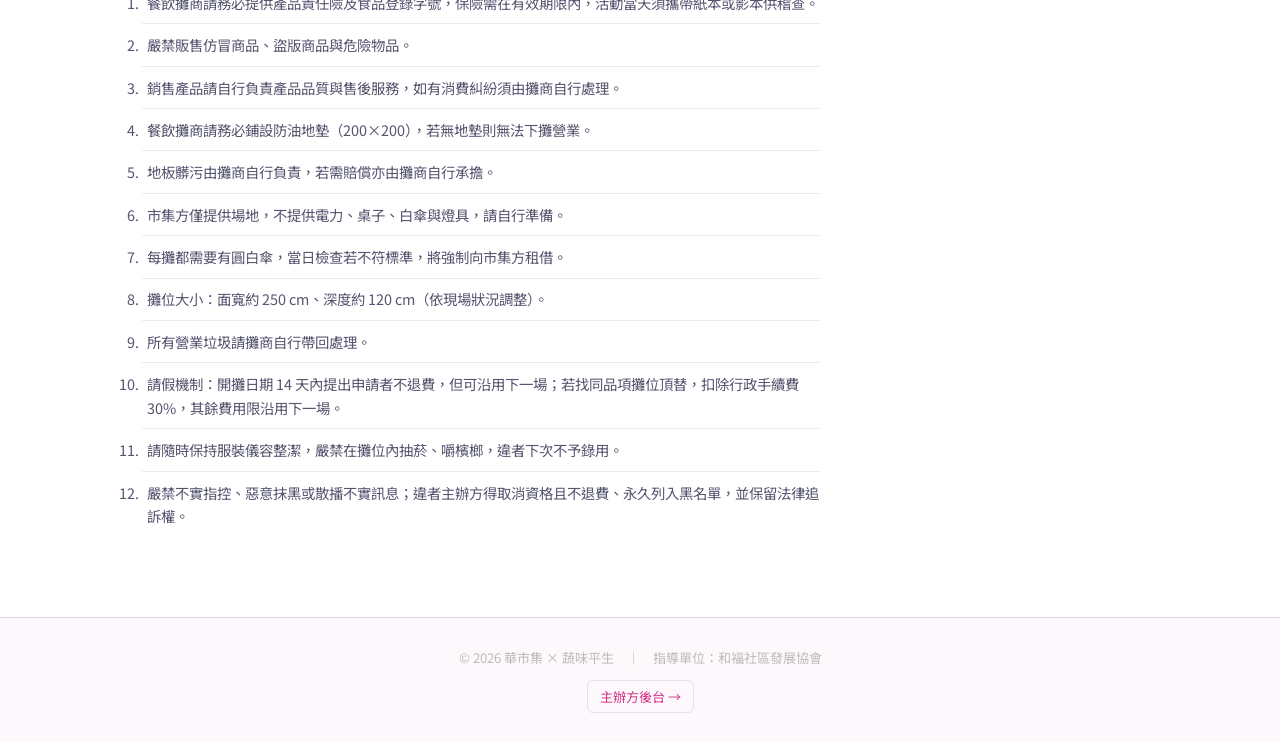
==== commit ab730bc4: "Add files via upload" ====
--- a/index.html
+++ b/index.html
@@ -131,6 +131,11 @@
 
       <!-- 數字亮點 -->
       <div class="stat-row">
+        <div class="stat-box stat-box-hero">
+          <div class="stat-num">30<span style="font-size:1.4rem">萬</span></div>
+          <div class="stat-label">北屯區人口</div>
+          <div class="stat-sub">台中市人口最多行政區</div>
+        </div>
         <div class="stat-box">
           <div class="stat-num">11</div>
           <div class="stat-label">棟社區聯辦</div>
@@ -253,12 +258,18 @@
       <p class="sec-desc">每一攤都是精心挑選的品牌，素食熱食、甜點、飲品、手作應有盡有。</p>
     </div>
     <div class="gallery-grid">
-      <div class="g-item tall" style="background-image:url('https://images.unsplash.com/photo-1555396273-367ea4eb4db5?w=700&h=900&fit=crop&q=80')"></div>
-      <div class="g-item" style="background-image:url('https://images.unsplash.com/photo-1546069901-ba9599a7e63c?w=600&h=420&fit=crop&q=80')"></div>
-      <div class="g-item" style="background-image:url('https://images.unsplash.com/photo-1565299585323-38d6b0865b47?w=600&h=420&fit=crop&q=80')"></div>
-      <div class="g-item tall" style="background-image:url('https://images.unsplash.com/photo-1567620905732-2d1ec7ab7445?w=700&h=900&fit=crop&q=80')"></div>
-      <div class="g-item" style="background-image:url('https://images.unsplash.com/photo-1504674900247-0877df9cc836?w=600&h=420&fit=crop&q=80')"></div>
-      <div class="g-item" style="background-image:url('https://images.unsplash.com/photo-1414235077428-338989a2e8c0?w=600&h=420&fit=crop&q=80')"></div>
+      <!-- 熱鬧市集人群 -->
+      <div class="g-item tall" style="background-image:url('https://images.unsplash.com/photo-1533900298318-6b8da08a523e?w=700&h=900&fit=crop&q=80')"></div>
+      <!-- 市集攤位 -->
+      <div class="g-item" style="background-image:url('https://images.unsplash.com/photo-1488459716781-31db52582fe9?w=600&h=420&fit=crop&q=80')"></div>
+      <!-- 蔬食料理特寫 -->
+      <div class="g-item" style="background-image:url('https://images.unsplash.com/photo-1512621776951-a57141f2eefd?w=600&h=420&fit=crop&q=80')"></div>
+      <!-- 戶外市集攤商 -->
+      <div class="g-item tall" style="background-image:url('https://images.unsplash.com/photo-1519996529931-28324d5a630e?w=700&h=900&fit=crop&q=80')"></div>
+      <!-- 手作甜點攤 -->
+      <div class="g-item" style="background-image:url('https://images.unsplash.com/photo-1486427944299-d1955d23e34d?w=600&h=420&fit=crop&q=80')"></div>
+      <!-- 蔬食輕食碗 -->
+      <div class="g-item" style="background-image:url('https://images.unsplash.com/photo-1540420773420-3366772f4999?w=600&h=420&fit=crop&q=80')"></div>
     </div>
   </section>
 
--- a/styles.css
+++ b/styles.css
@@ -305,6 +305,15 @@
   flex: 1;
   max-width: 200px;
 }
+.stat-box-hero {
+  background: var(--pink);
+  border-color: var(--pink-dark);
+  max-width: 220px;
+}
+.stat-box-hero .stat-num { color: #fff; font-size: 2.6rem; }
+.stat-box-hero .stat-label { color: rgba(255,255,255,.9); }
+.stat-sub { font-size: .72rem; color: var(--sub); margin-top: .25rem; }
+.stat-box-hero .stat-sub { color: rgba(255,255,255,.7); }
 .stat-num {
   font-family: 'Noto Serif TC', serif;
   font-size: 2.2rem;
@@ -389,7 +398,7 @@
 /* ── MARKET SECTION ── */
 .market-section {
   padding: 5rem 0 4.5rem;
-  background: var(--white);
+  background: #ffffff !important;
   border-top: 1px solid var(--border);
 }
 .market-intro { margin-bottom: 3rem; }
